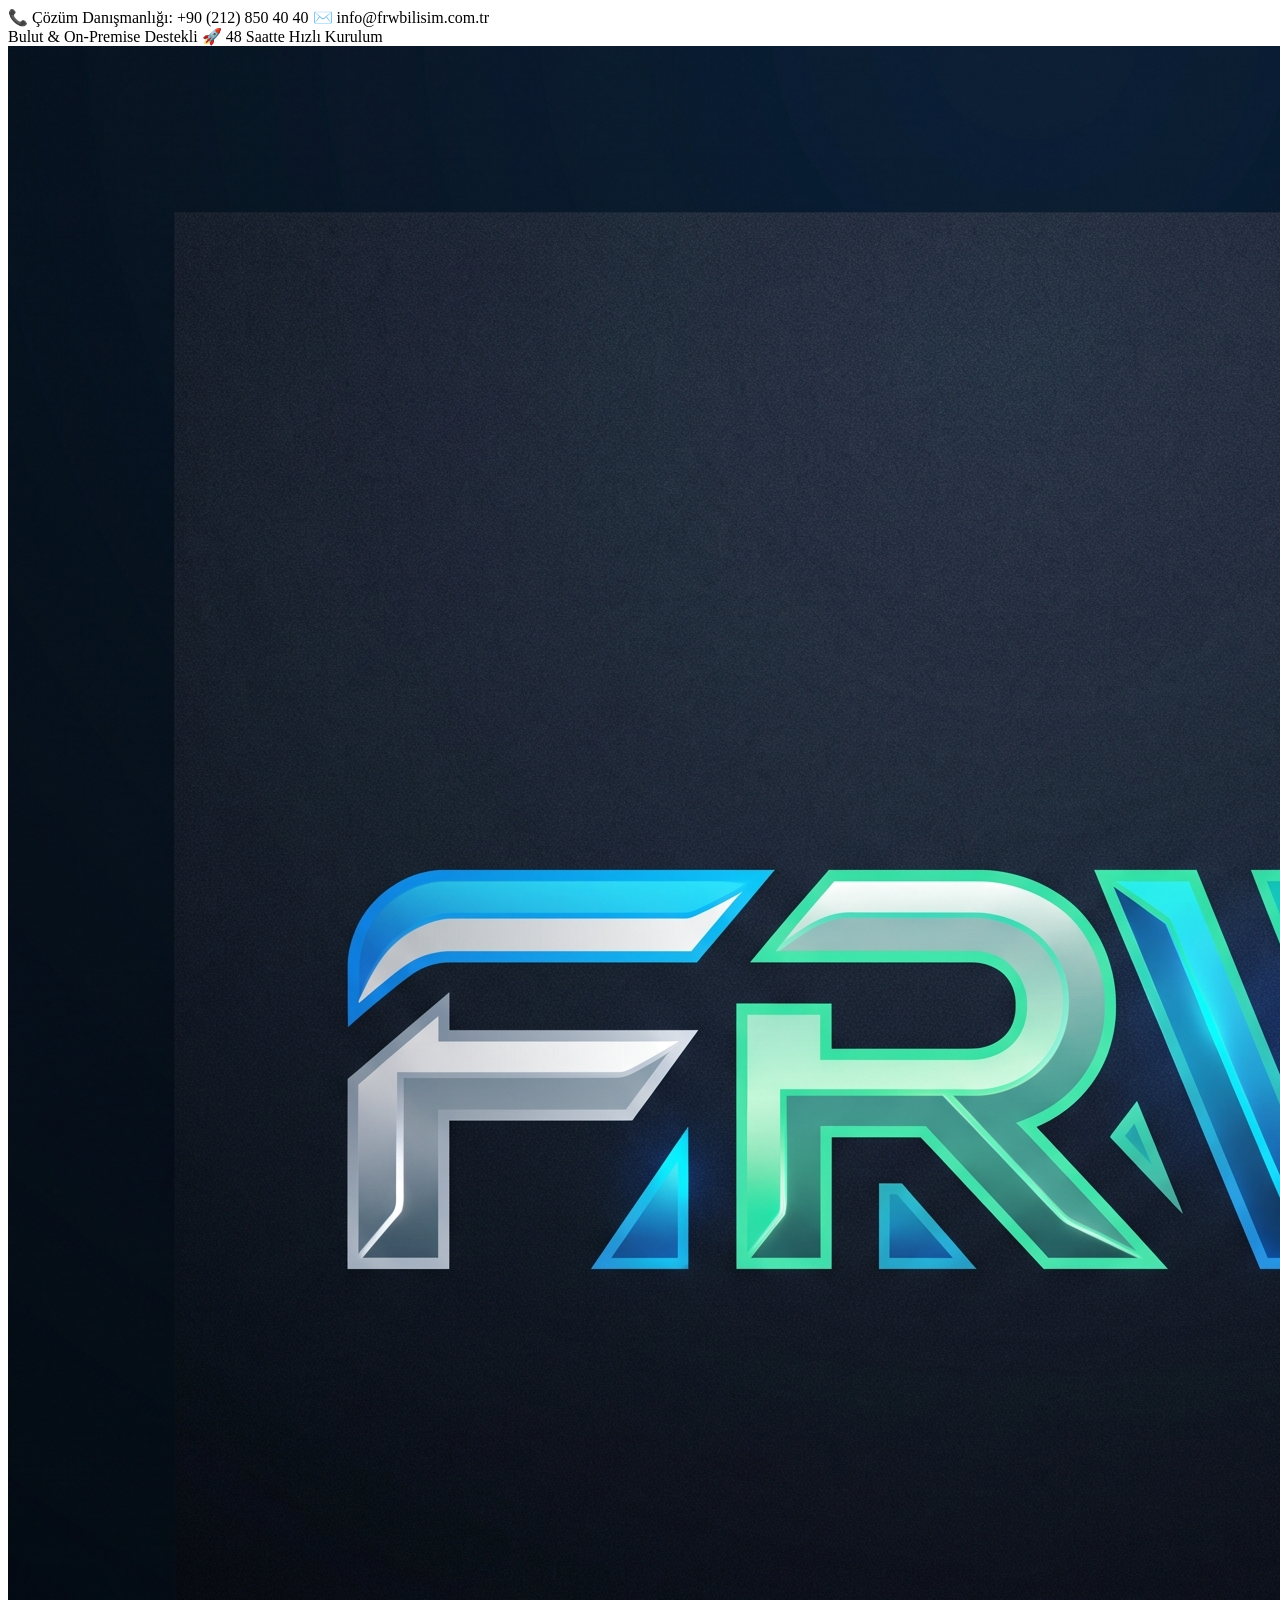
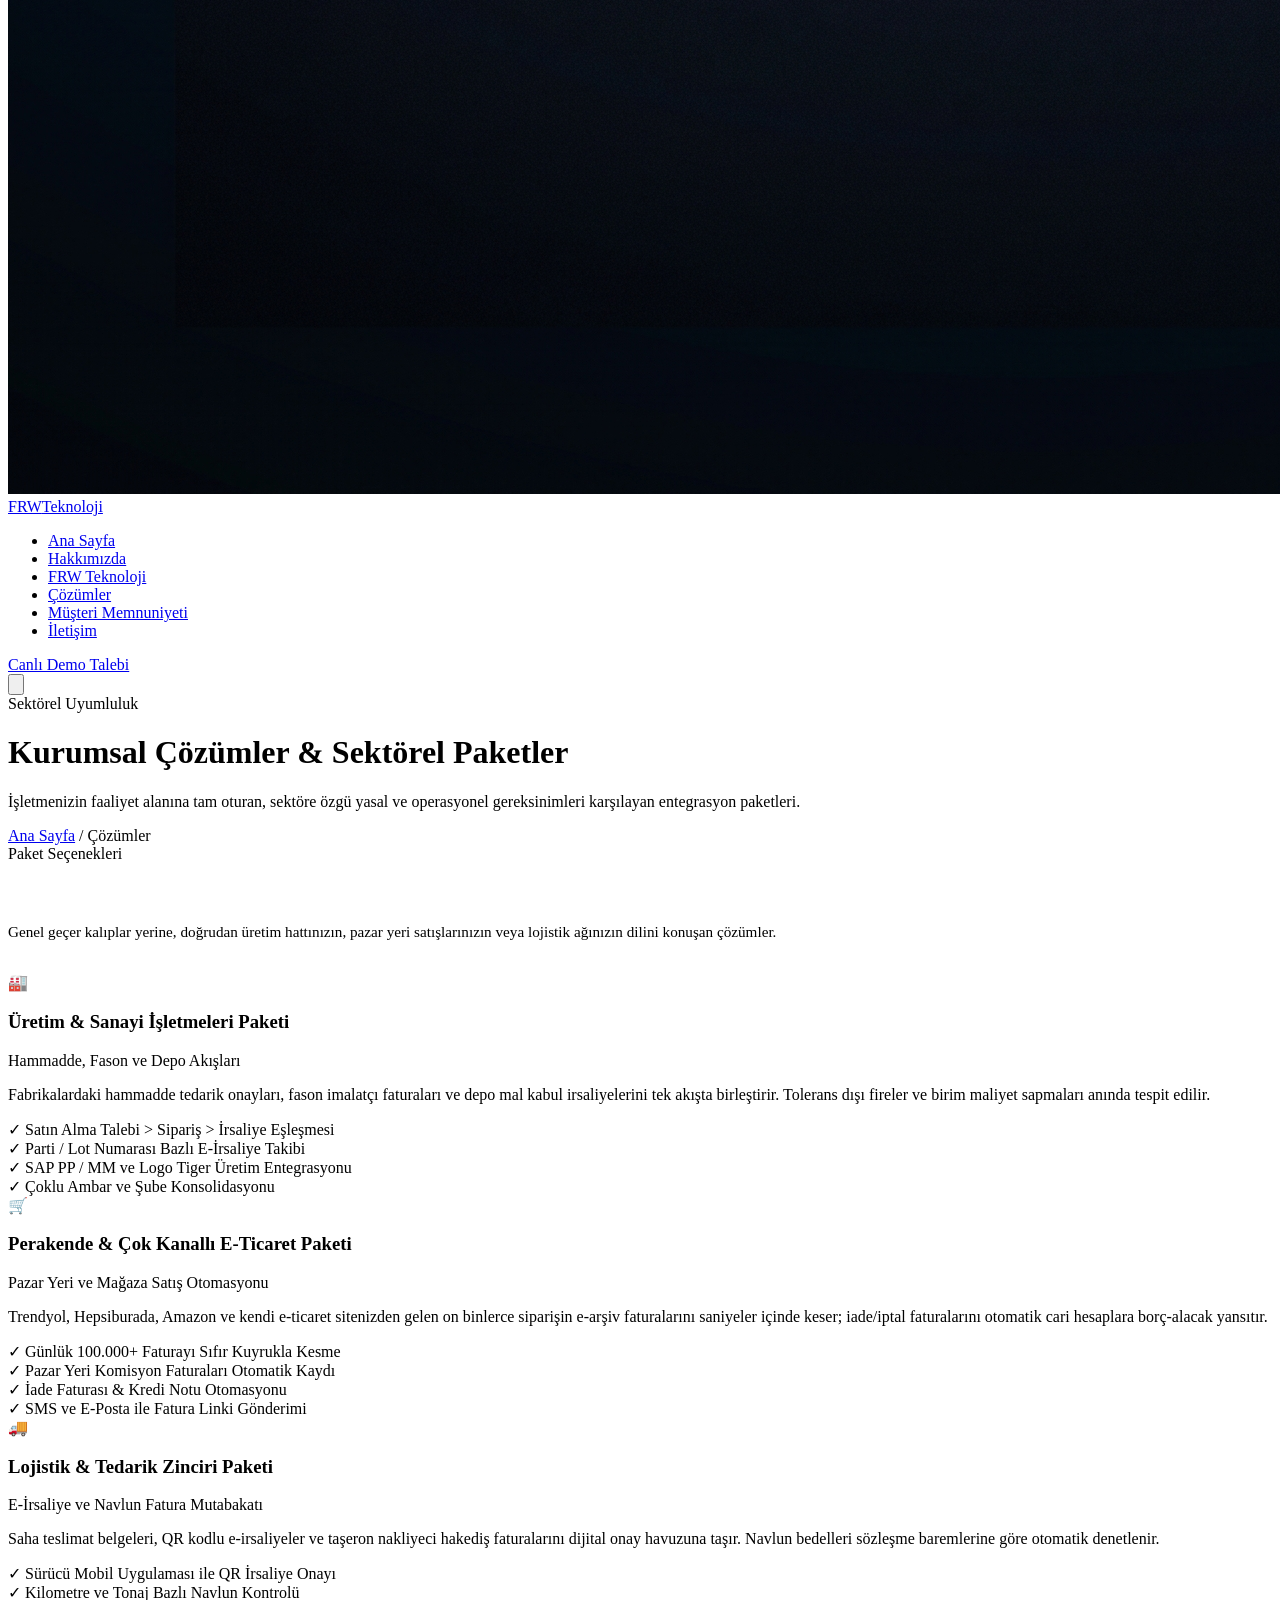
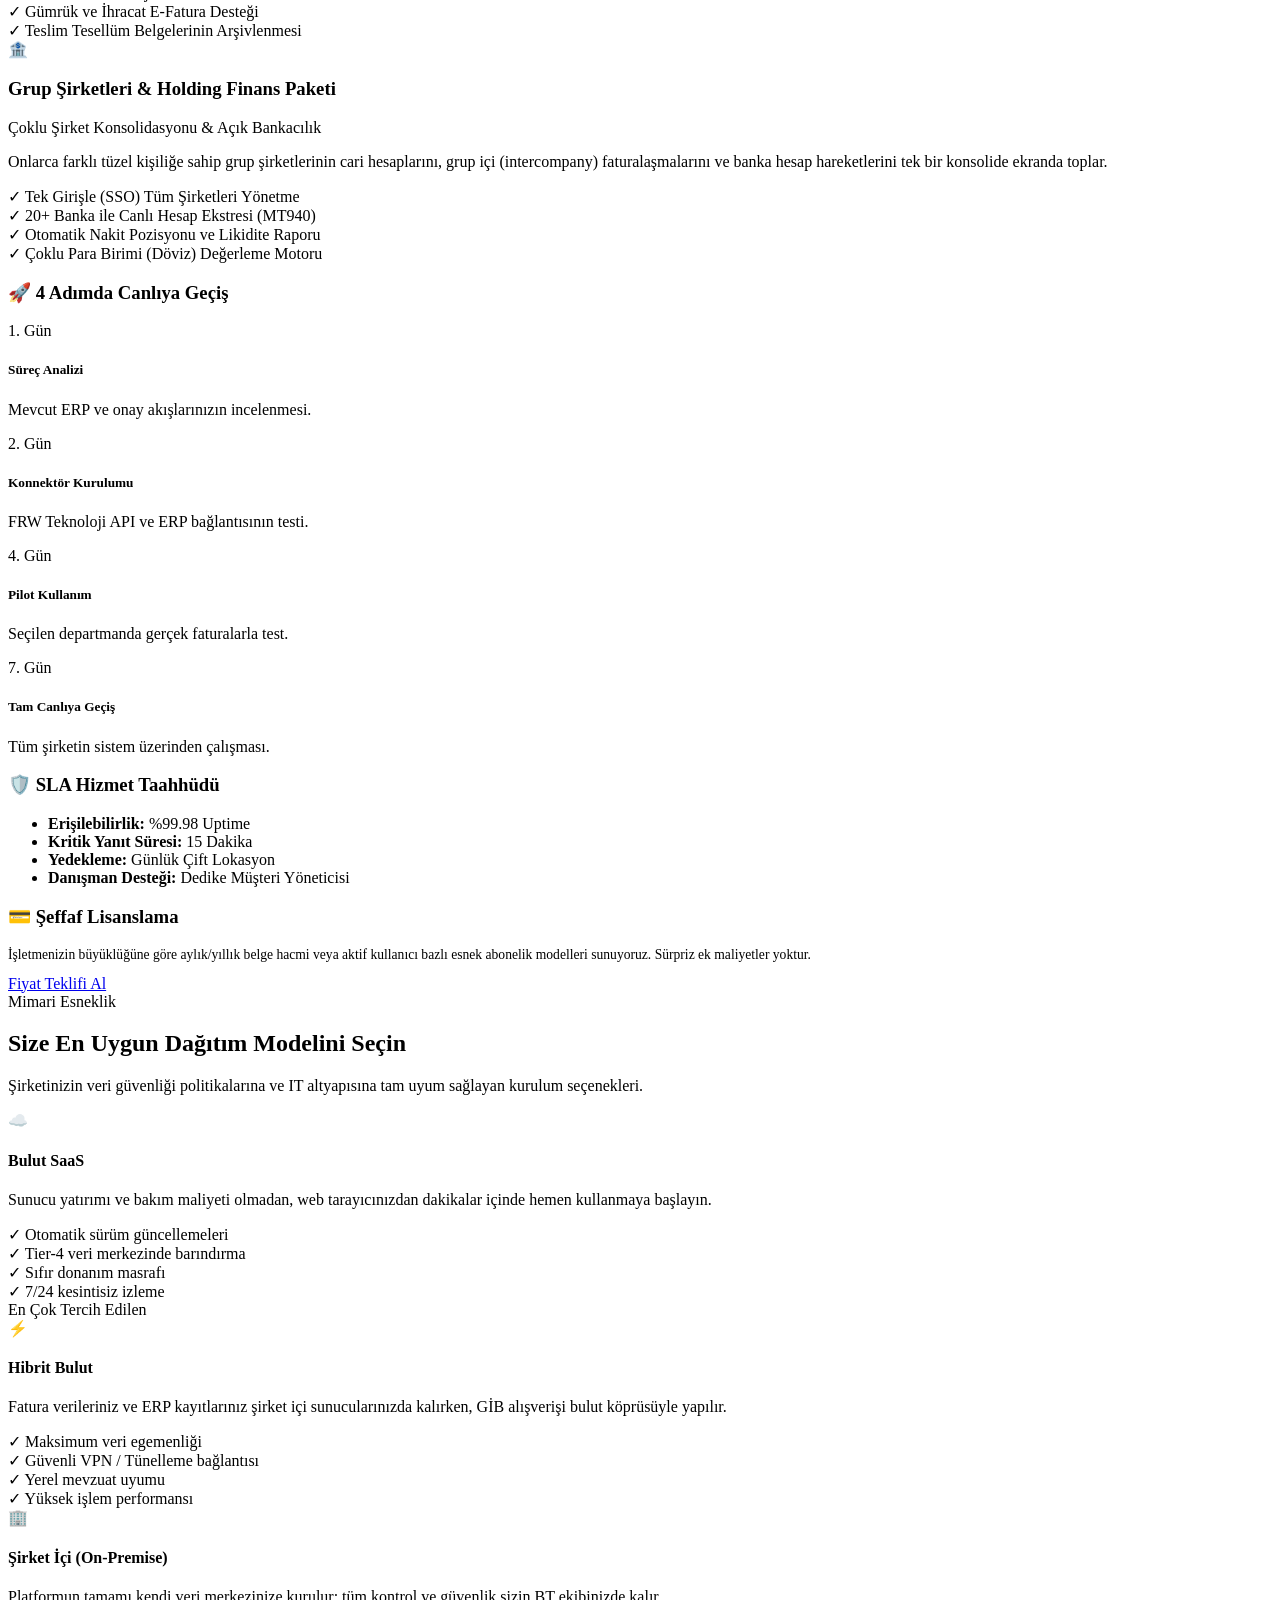
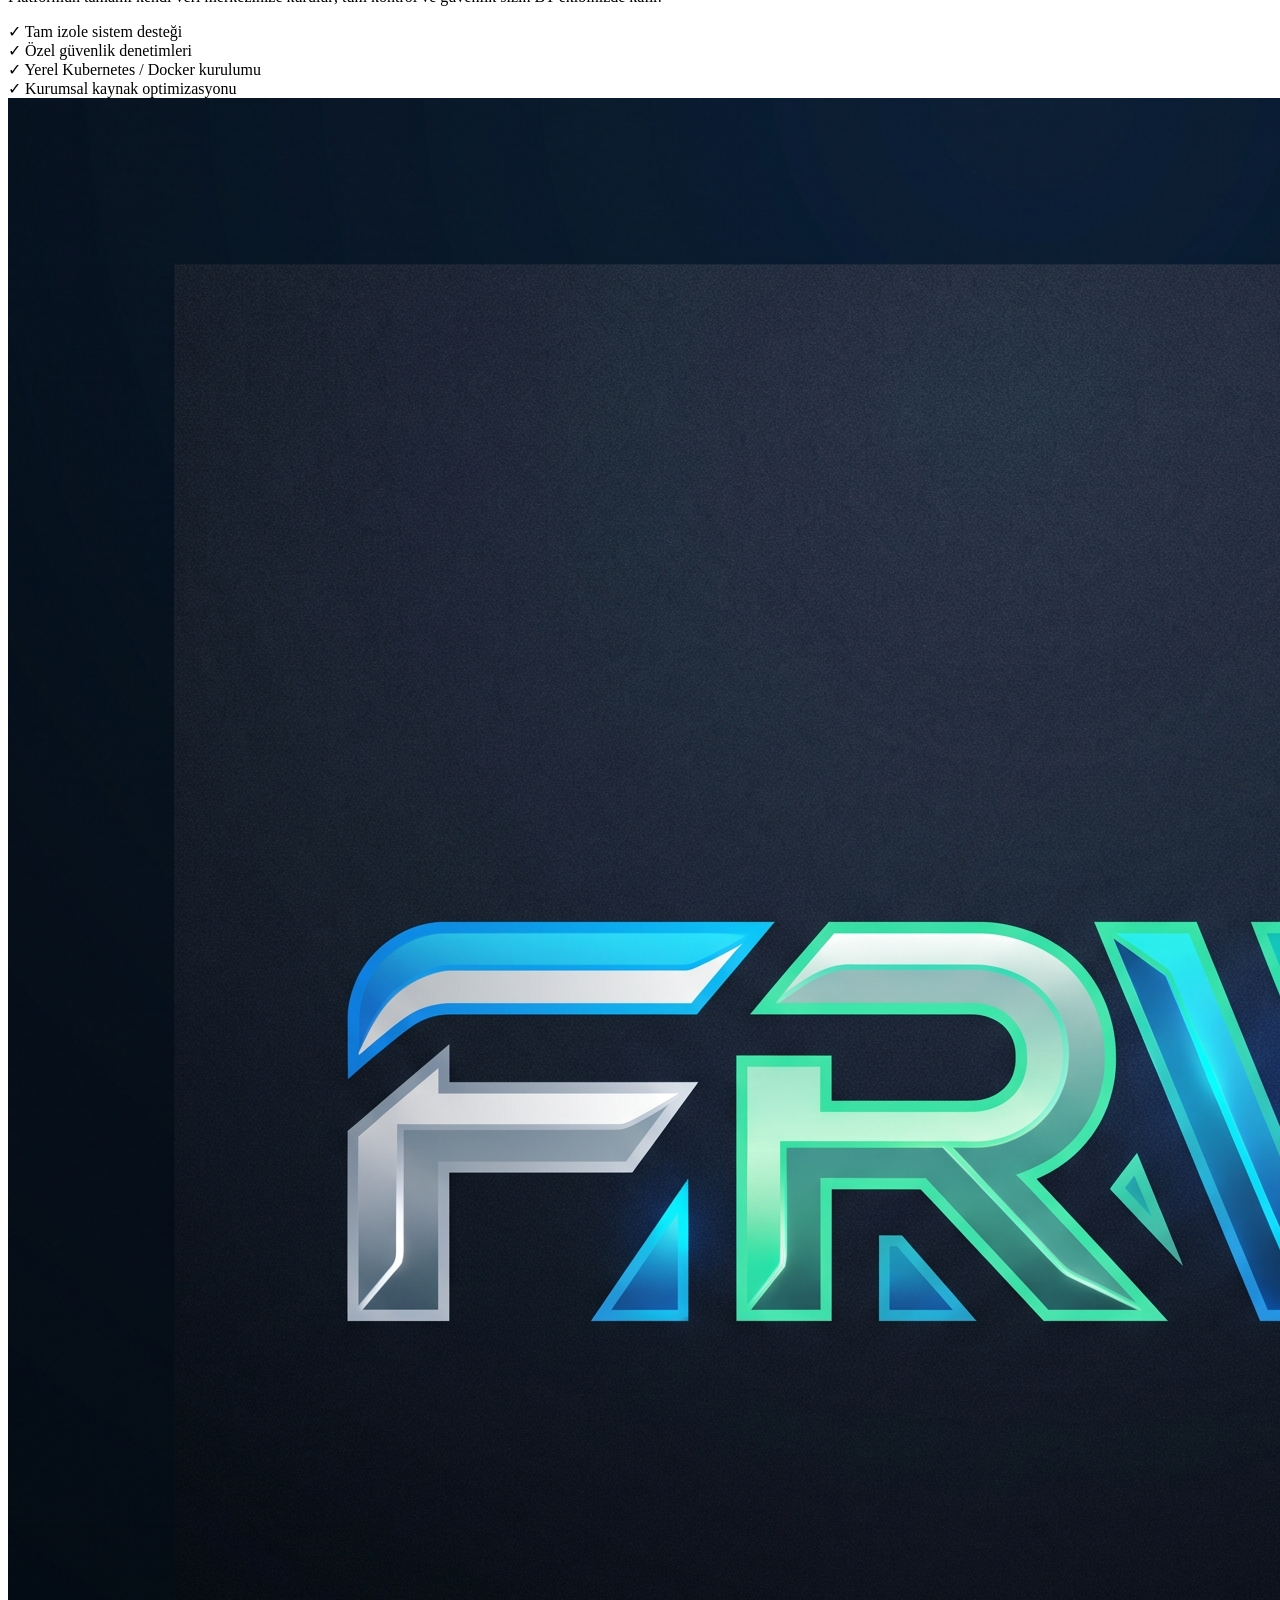
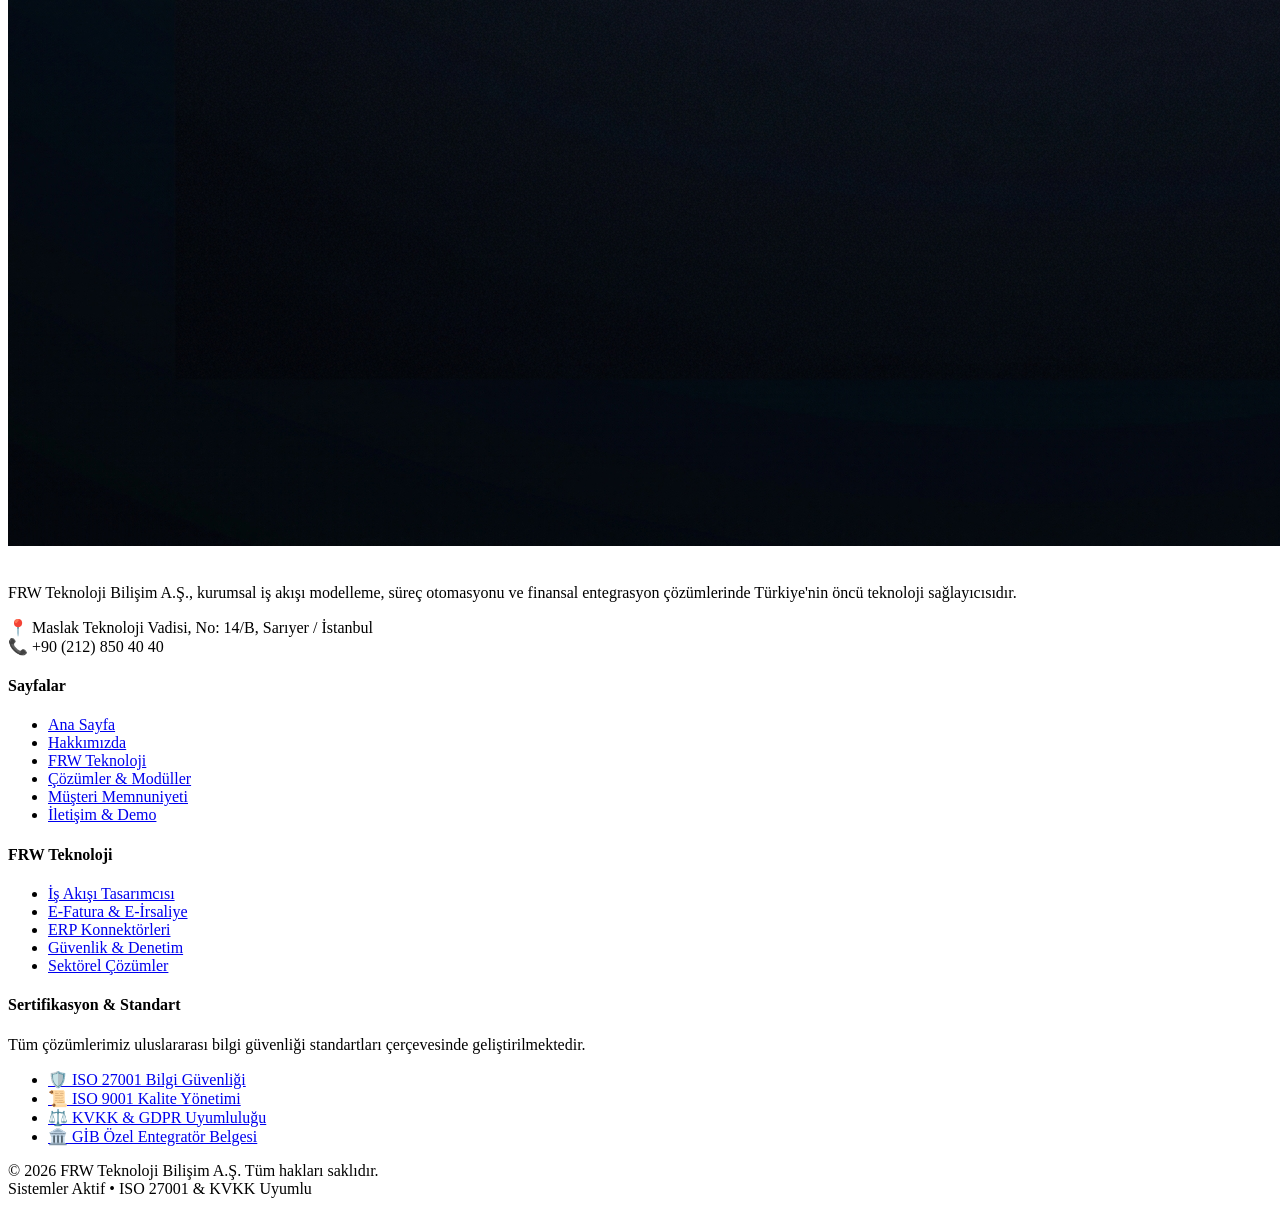
==== cozumler.html @ 18f31af7 "Proje güncellendi" ====
<!DOCTYPE html>
<html lang="tr">
<head>
  <meta charset="UTF-8">
  <meta name="viewport" content="width=device-width, initial-scale=1.0">
  <title>Çözümler &amp; Sektörel Paketler | FRW Teknoloji</title>
  <meta name="description" content="Üretim, perakende, lojistik ve finans sektörlerine özel FRW Teknoloji iş akışı, süreç otomasyonu ve e-fatura entegrasyon çözümleri.">
  

  <link rel="icon" type="image/jpeg" href="assets/icons/frw.logo.jpg">
  

  <link rel="stylesheet" href="css/base.css">
  <link rel="stylesheet" href="css/cozumler.css">
</head>
<body>

    <!--header başlangıcı-->
  <header class="site-header" id="site-header">
    <div class="header-topbar">
      <div class="container">
        <div class="topbar-info">
          <span>📞 Çözüm Danışmanlığı: +90 (212) 850 40 40</span>
          <span>✉️ info@frwbilisim.com.tr</span>
        </div>
        <div class="topbar-info">
          <span class="topbar-tag">Bulut &amp; On-Premise Destekli</span>
          <span>🚀 48 Saatte Hızlı Kurulum</span>
        </div>
      </div>
    </div>

    <div class="header-main">
      <div class="container header-inner">
        <a href="index.html" class="brand-logo" title="FRW Teknoloji Ana Sayfa">
          <img src="assets/icons/frw.logo.jpg" alt="FRW Logo" class="logo-icon">
          <span>FRW<span class="logo-tag">Teknoloji</span></span>
        </a>

        <nav class="main-nav" id="main-nav" aria-label="Ana Gezinti Menüsü">
          <ul class="nav-list">
            <li><a href="index.html" class="nav-link">Ana Sayfa</a></li>
            <li><a href="hakkimizda.html" class="nav-link">Hakkımızda</a></li>
            <li><a href="teknoloji.html" class="nav-link">FRW Teknoloji</a></li>
            <li><a href="cozumler.html" class="nav-link active">Çözümler</a></li>
            <li><a href="musteri-memnuniyeti.html" class="nav-link">Müşteri Memnuniyeti</a></li>
            <li><a href="iletisim.html" class="nav-link">İletişim</a></li>
          </ul>
        </nav>

        <div class="header-actions">
          <a href="iletisim.html" class="btn btn-primary btn-sm">Canlı Demo Talebi</a>
        </div>

        <button class="mobile-toggle" aria-label="Menüyü Aç/Kapat" aria-expanded="false">
          <svg fill="none" stroke="currentColor" stroke-width="2" viewBox="0 0 24 24">
            <path stroke-linecap="round" stroke-linejoin="round" d="M4 6h16M4 12h16M4 18h16"></path>
          </svg>
        </button>
      </div>
    </div>
  </header>


  <div class="page-header-banner">
    <div class="container">
      <span class="badge badge-primary">Sektörel Uyumluluk</span>
      <h1>Kurumsal Çözümler &amp; Sektörel Paketler</h1>
      <p>İşletmenizin faaliyet alanına tam oturan, sektöre özgü yasal ve operasyonel gereksinimleri karşılayan entegrasyon paketleri.</p>
      <nav class="breadcrumb-nav" aria-label="Sayfa Yolu">
        <a href="index.html">Ana Sayfa</a>
        <span>/</span>
        <span>Çözümler</span>
      </nav>
    </div>
  </div>


  <main id="main-content">

    <section class="solutions-section" id="sektorel">
      <div class="container">
        <div class="page-layout-with-aside">
          
          <div class="main-content-column">
            <div style="margin-bottom: 2rem;">
              <span class="badge badge-primary">Paket Seçenekleri</span>
              <h2 style="font-size: 2rem; font-weight: 800; color: #ffffff; margin-top: 0.5rem; margin-bottom: 0.5rem;">
                Sektörünüze Özel Tasarlanmış Süreçler
              </h2>
              <p style="color: var(--text-muted); font-size: 0.95rem;">
                Genel geçer kalıplar yerine, doğrudan üretim hattınızın, pazar yeri satışlarınızın veya lojistik ağınızın dilini konuşan çözümler.
              </p>
            </div>


            <article class="solution-industry-card">
              <div class="industry-card-header">
                <div class="industry-icon">🏭</div>
                <div class="industry-title-box">
                  <h3>Üretim &amp; Sanayi İşletmeleri Paketi</h3>
                  <div class="industry-tag">Hammadde, Fason ve Depo Akışları</div>
                </div>
              </div>
              <p class="industry-desc">
                Fabrikalardaki hammadde tedarik onayları, fason imalatçı faturaları ve depo mal kabul irsaliyelerini tek akışta birleştirir. Tolerans dışı fireler ve birim maliyet sapmaları anında tespit edilir.
              </p>
              <div class="industry-features-grid">
                <div class="ind-feat-item"><span>✓</span> Satın Alma Talebi &gt; Sipariş &gt; İrsaliye Eşleşmesi</div>
                <div class="ind-feat-item"><span>✓</span> Parti / Lot Numarası Bazlı E-İrsaliye Takibi</div>
                <div class="ind-feat-item"><span>✓</span> SAP PP / MM ve Logo Tiger Üretim Entegrasyonu</div>
                <div class="ind-feat-item"><span>✓</span> Çoklu Ambar ve Şube Konsolidasyonu</div>
              </div>
            </article>


            <article class="solution-industry-card">
              <div class="industry-card-header">
                <div class="industry-icon">🛒</div>
                <div class="industry-title-box">
                  <h3>Perakende &amp; Çok Kanallı E-Ticaret Paketi</h3>
                  <div class="industry-tag">Pazar Yeri ve Mağaza Satış Otomasyonu</div>
                </div>
              </div>
              <p class="industry-desc">
                Trendyol, Hepsiburada, Amazon ve kendi e-ticaret sitenizden gelen on binlerce siparişin e-arşiv faturalarını saniyeler içinde keser; iade/iptal faturalarını otomatik cari hesaplara borç-alacak yansıtır.
              </p>
              <div class="industry-features-grid">
                <div class="ind-feat-item"><span>✓</span> Günlük 100.000+ Faturayı Sıfır Kuyrukla Kesme</div>
                <div class="ind-feat-item"><span>✓</span> Pazar Yeri Komisyon Faturaları Otomatik Kaydı</div>
                <div class="ind-feat-item"><span>✓</span> İade Faturası &amp; Kredi Notu Otomasyonu</div>
                <div class="ind-feat-item"><span>✓</span> SMS ve E-Posta ile Fatura Linki Gönderimi</div>
              </div>
            </article>


            <article class="solution-industry-card">
              <div class="industry-card-header">
                <div class="industry-icon">🚚</div>
                <div class="industry-title-box">
                  <h3>Lojistik &amp; Tedarik Zinciri Paketi</h3>
                  <div class="industry-tag">E-İrsaliye ve Navlun Fatura Mutabakatı</div>
                </div>
              </div>
              <p class="industry-desc">
                Saha teslimat belgeleri, QR kodlu e-irsaliyeler ve taşeron nakliyeci hakediş faturalarını dijital onay havuzuna taşır. Navlun bedelleri sözleşme baremlerine göre otomatik denetlenir.
              </p>
              <div class="industry-features-grid">
                <div class="ind-feat-item"><span>✓</span> Sürücü Mobil Uygulaması ile QR İrsaliye Onayı</div>
                <div class="ind-feat-item"><span>✓</span> Kilometre ve Tonaj Bazlı Navlun Kontrolü</div>
                <div class="ind-feat-item"><span>✓</span> Gümrük ve İhracat E-Fatura Desteği</div>
                <div class="ind-feat-item"><span>✓</span> Teslim Tesellüm Belgelerinin Arşivlenmesi</div>
              </div>
            </article>



            <article class="solution-industry-card">
              <div class="industry-card-header">
                <div class="industry-icon">🏦</div>
                <div class="industry-title-box">
                  <h3>Grup Şirketleri &amp; Holding Finans Paketi</h3>
                  <div class="industry-tag">Çoklu Şirket Konsolidasyonu &amp; Açık Bankacılık</div>
                </div>
              </div>
              <p class="industry-desc">
                Onlarca farklı tüzel kişiliğe sahip grup şirketlerinin cari hesaplarını, grup içi (intercompany) faturalaşmalarını ve banka hesap hareketlerini tek bir konsolide ekranda toplar.
              </p>
              <div class="industry-features-grid">
                <div class="ind-feat-item"><span>✓</span> Tek Girişle (SSO) Tüm Şirketleri Yönetme</div>
                <div class="ind-feat-item"><span>✓</span> 20+ Banka ile Canlı Hesap Ekstresi (MT940)</div>
                <div class="ind-feat-item"><span>✓</span> Otomatik Nakit Pozisyonu ve Likidite Raporu</div>
                <div class="ind-feat-item"><span>✓</span> Çoklu Para Birimi (Döviz) Değerleme Motoru</div>
              </div>
            </article>

          </div>


          <aside class="sidebar-aside" id="solutions-aside" aria-label="Geçiş Kılavuzu ve Destek Seviyeleri">
            

            <div class="aside-card">
              <h3>
                <span class="aside-icon">🚀</span>
                4 Adımda Canlıya Geçiş
              </h3>
              <div class="timeline" style="margin-top: 0.5rem;">
                <div class="timeline-item">
                  <span class="timeline-year">1. Gün</span>
                  <h5>Süreç Analizi</h5>
                  <p>Mevcut ERP ve onay akışlarınızın incelenmesi.</p>
                </div>
                <div class="timeline-item">
                  <span class="timeline-year">2. Gün</span>
                  <h5>Konnektör Kurulumu</h5>
                  <p>FRW Teknoloji API ve ERP bağlantısının testi.</p>
                </div>
                <div class="timeline-item">
                  <span class="timeline-year">4. Gün</span>
                  <h5>Pilot Kullanım</h5>
                  <p>Seçilen departmanda gerçek faturalarla test.</p>
                </div>
                <div class="timeline-item">
                  <span class="timeline-year">7. Gün</span>
                  <h5>Tam Canlıya Geçiş</h5>
                  <p>Tüm şirketin sistem üzerinden çalışması.</p>
                </div>
              </div>
            </div>


            <div class="aside-card">
              <h3>
                <span class="aside-icon">🛡️</span>
                SLA Hizmet Taahhüdü
              </h3>
              <ul class="aside-list">
                <li><strong>Erişilebilirlik:</strong> %99.98 Uptime</li>
                <li><strong>Kritik Yanıt Süresi:</strong> 15 Dakika</li>
                <li><strong>Yedekleme:</strong> Günlük Çift Lokasyon</li>
                <li><strong>Danışman Desteği:</strong> Dedike Müşteri Yöneticisi</li>
              </ul>
            </div>


            <div class="aside-card">
              <h3>
                <span class="aside-icon">💳</span>
                Şeffaf Lisanslama
              </h3>
              <p style="font-size: 0.85rem; color: var(--text-muted); margin-bottom: 0.75rem;">
                İşletmenizin büyüklüğüne göre aylık/yıllık belge hacmi veya aktif kullanıcı bazlı esnek abonelik modelleri sunuyoruz. Sürpriz ek maliyetler yoktur.
              </p>
              <a href="iletisim.html" class="btn btn-outline btn-sm" style="width: 100%; text-align: center;">Fiyat Teklifi Al</a>
            </div>

          </aside>

        </div>
      </div>
    </section>


    <section class="deployment-section" id="dagitim">
      <div class="container">
        <div class="section-head">
          <span class="sub-tag">Mimari Esneklik</span>
          <h2>Size En Uygun Dağıtım Modelini Seçin</h2>
          <p>Şirketinizin veri güvenliği politikalarına ve IT altyapısına tam uyum sağlayan kurulum seçenekleri.</p>
        </div>

        <div class="deployment-grid">

          <article class="deploy-card">
            <div class="deploy-icon">☁️</div>
            <h4>Bulut SaaS</h4>
            <p>Sunucu yatırımı ve bakım maliyeti olmadan, web tarayıcınızdan dakikalar içinde hemen kullanmaya başlayın.</p>
            <div class="deploy-list">
              <div>✓ Otomatik sürüm güncellemeleri</div>
              <div>✓ Tier-4 veri merkezinde barındırma</div>
              <div>✓ Sıfır donanım masrafı</div>
              <div>✓ 7/24 kesintisiz izleme</div>
            </div>
          </article>


          <article class="deploy-card featured">
            <div class="deploy-badge">En Çok Tercih Edilen</div>
            <div class="deploy-icon">⚡</div>
            <h4>Hibrit Bulut</h4>
            <p>Fatura verileriniz ve ERP kayıtlarınız şirket içi sunucularınızda kalırken, GİB alışverişi bulut köprüsüyle yapılır.</p>
            <div class="deploy-list">
              <div>✓ Maksimum veri egemenliği</div>
              <div>✓ Güvenli VPN / Tünelleme bağlantısı</div>
              <div>✓ Yerel mevzuat uyumu</div>
              <div>✓ Yüksek işlem performansı</div>
            </div>
          </article>


          <article class="deploy-card">
            <div class="deploy-icon">🏢</div>
            <h4>Şirket İçi (On-Premise)</h4>
            <p>Platformun tamamı kendi veri merkezinize kurulur; tüm kontrol ve güvenlik sizin BT ekibinizde kalır.</p>
            <div class="deploy-list">
              <div>✓ Tam izole sistem desteği</div>
              <div>✓ Özel güvenlik denetimleri</div>
              <div>✓ Yerel Kubernetes / Docker kurulumu</div>
              <div>✓ Kurumsal kaynak optimizasyonu</div>
            </div>
          </article>
        </div>
      </div>
    </section>

  </main>

  
  <footer class="site-footer" id="site-footer">
    <div class="container">
      <div class="footer-grid">
        <div class="footer-col">
          <div class="brand-logo" style="color: #ffffff; margin-bottom: 1rem;">
            <img src="assets/icons/frw.logo.jpg" alt="FRW Logo" class="logo-icon">
            <span>FRW<span class="logo-tag">Teknoloji</span></span>
          </div>
          <p>
            FRW Teknoloji Bilişim A.Ş., kurumsal iş akışı modelleme, süreç otomasyonu ve finansal entegrasyon çözümlerinde Türkiye'nin öncü teknoloji sağlayıcısıdır.
          </p>
          <div class="footer-contact-item">
            <span>📍</span>
            <span>Maslak Teknoloji Vadisi, No: 14/B, Sarıyer / İstanbul</span>
          </div>
          <div class="footer-contact-item">
            <span>📞</span>
            <span>+90 (212) 850 40 40</span>
          </div>
        </div>

        <div class="footer-col">
          <h4>Sayfalar</h4>
          <ul class="footer-links">
            <li><a href="index.html">Ana Sayfa</a></li>
            <li><a href="hakkimizda.html">Hakkımızda</a></li>
            <li><a href="teknoloji.html">FRW Teknoloji</a></li>
            <li><a href="cozumler.html">Çözümler &amp; Modüller</a></li>
            <li><a href="musteri-memnuniyeti.html">Müşteri Memnuniyeti</a></li>
            <li><a href="iletisim.html">İletişim &amp; Demo</a></li>
          </ul>
        </div>

        <div class="footer-col">
          <h4>FRW Teknoloji</h4>
          <ul class="footer-links">
            <li><a href="teknoloji.html#surec-yonetimi">İş Akışı Tasarımcısı</a></li>
            <li><a href="teknoloji.html#finans-entegrasyonu">E-Fatura &amp; E-İrsaliye</a></li>
            <li><a href="teknoloji.html#erp-entegrasyonu">ERP Konnektörleri</a></li>
            <li><a href="teknoloji.html#guvenlik">Güvenlik &amp; Denetim</a></li>
            <li><a href="cozumler.html#sektorel">Sektörel Çözümler</a></li>
          </ul>
        </div>

        <div class="footer-col">
          <h4>Sertifikasyon &amp; Standart</h4>
          <p>Tüm çözümlerimiz uluslararası bilgi güvenliği standartları çerçevesinde geliştirilmektedir.</p>
          <ul class="footer-links">
            <li><a href="#">🛡️ ISO 27001 Bilgi Güvenliği</a></li>
            <li><a href="#">📜 ISO 9001 Kalite Yönetimi</a></li>
            <li><a href="#">⚖️ KVKK &amp; GDPR Uyumluluğu</a></li>
            <li><a href="#">🏛️ GİB Özel Entegratör Belgesi</a></li>
          </ul>
        </div>
      </div>
    </div>

    <div class="footer-bottom">
      <div class="container">
        <div>
          &copy; 2026 FRW Teknoloji Bilişim A.Ş. Tüm hakları saklıdır.
        </div>
        <div class="footer-system-status">
          <span class="status-pulse"></span> Sistemler Aktif • ISO 27001 &amp; KVKK Uyumlu
        </div>
      </div>
    </div>
  </footer>

  <script src="js/main.js"></script>
</body>
</html>
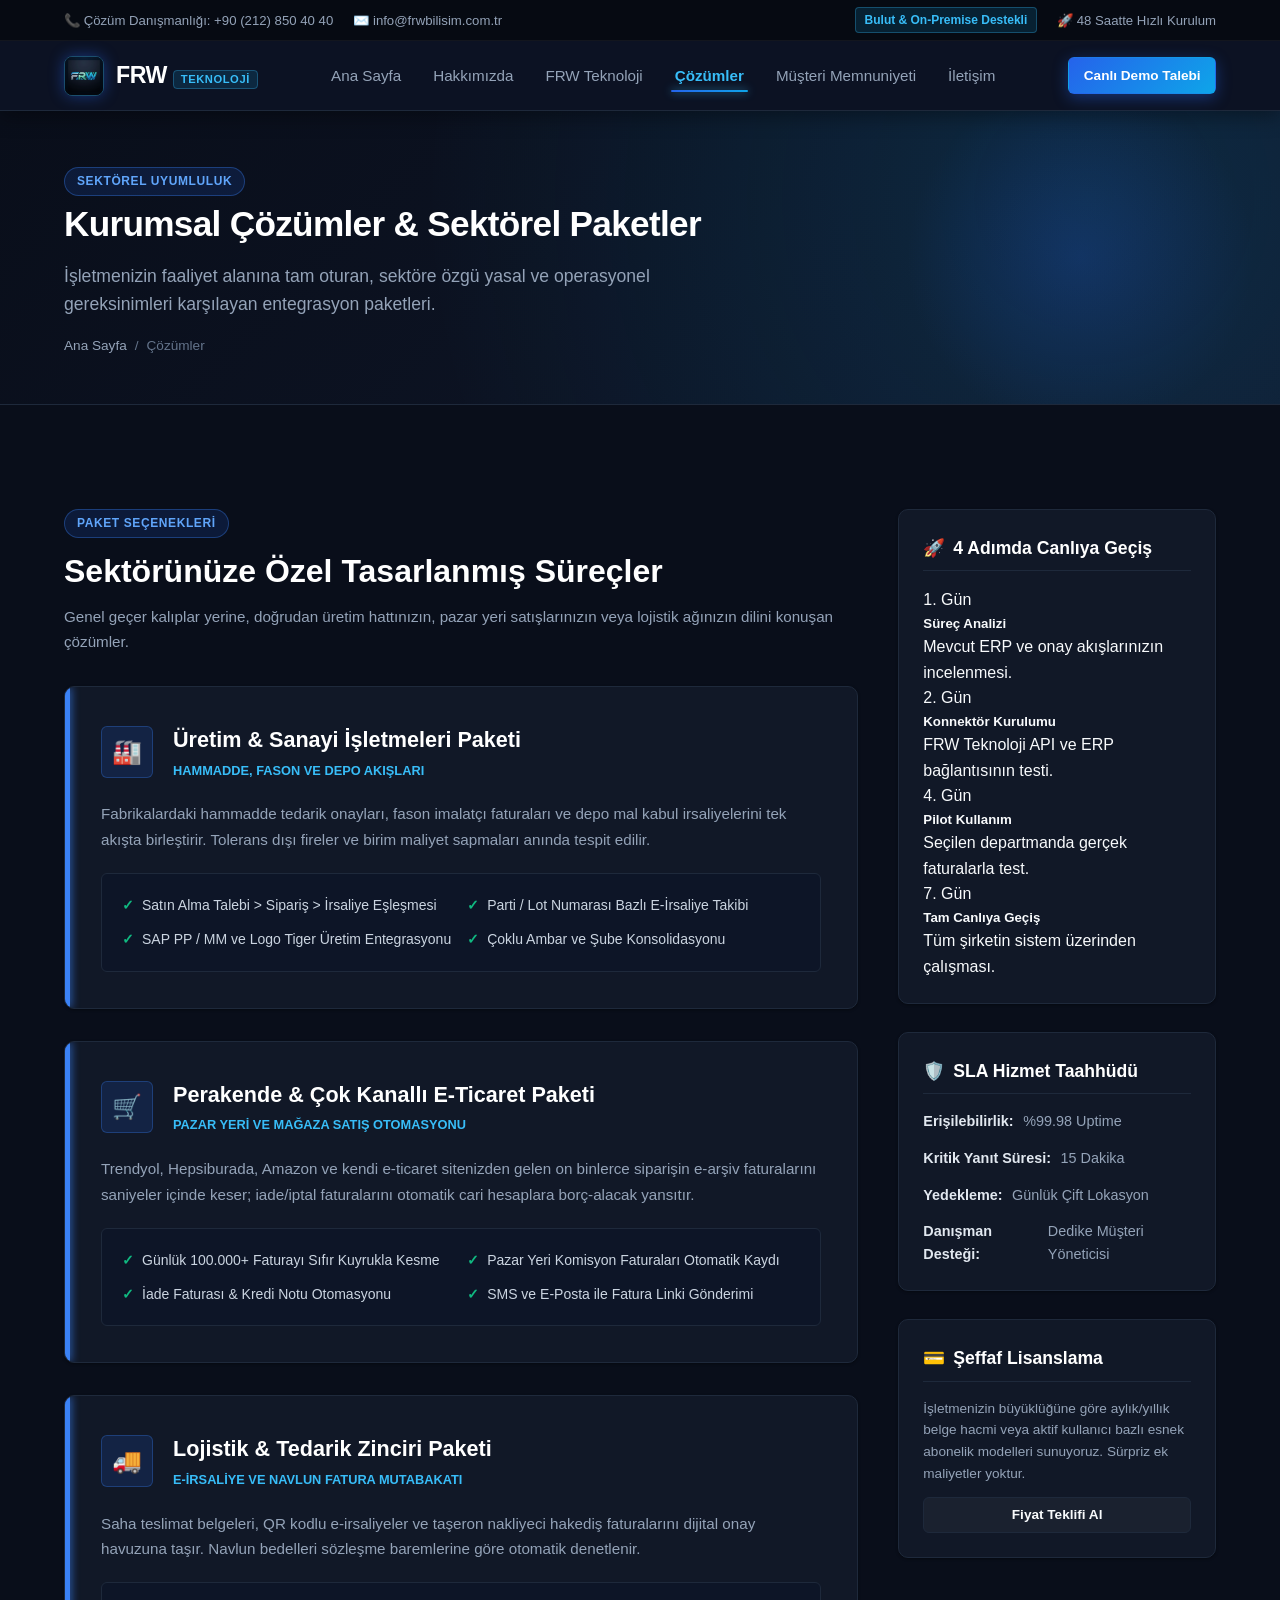
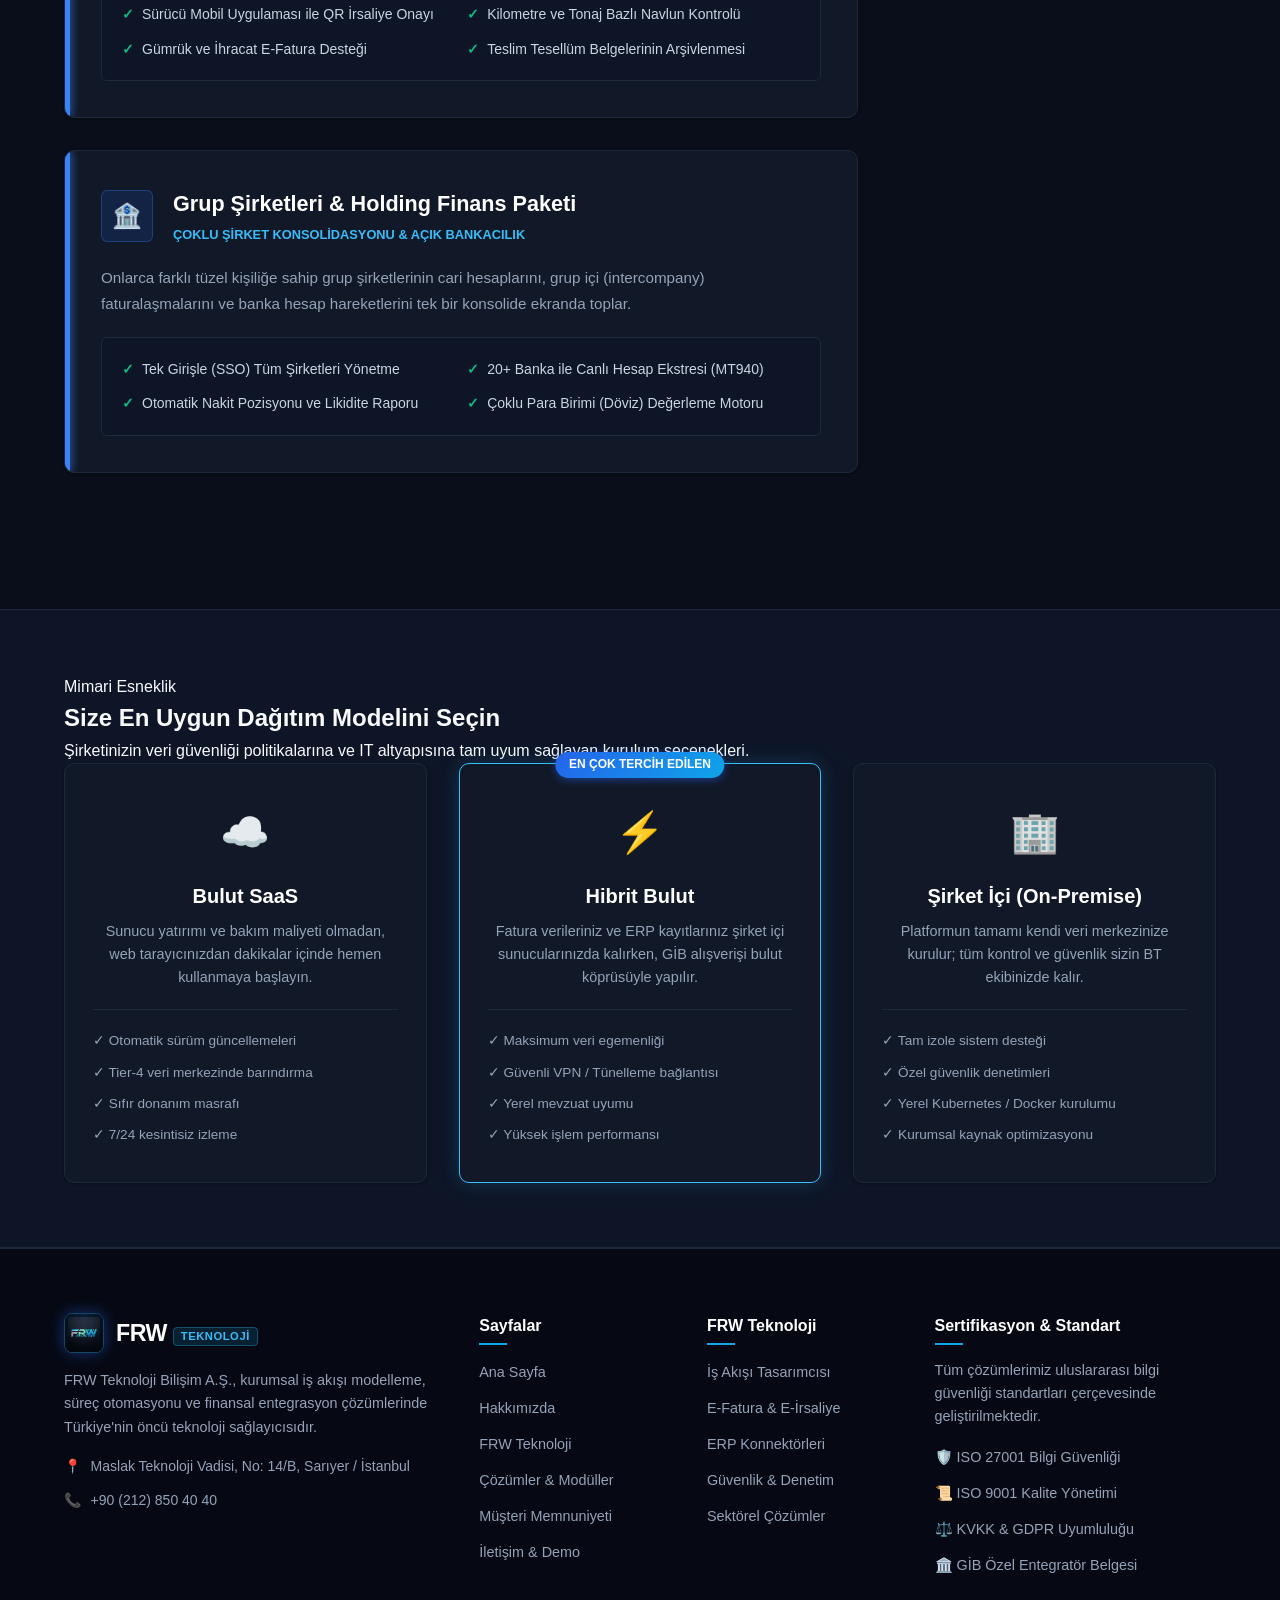
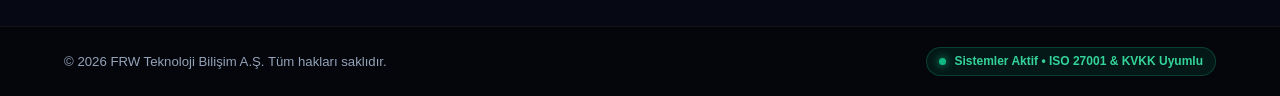
==== commit c072340c: "Proje güncellendi" ====
--- a/cozumler.html
+++ b/cozumler.html
@@ -6,16 +6,18 @@
   <title>Çözümler &amp; Sektörel Paketler | FRW Teknoloji</title>
   <meta name="description" content="Üretim, perakende, lojistik ve finans sektörlerine özel FRW Teknoloji iş akışı, süreç otomasyonu ve e-fatura entegrasyon çözümleri.">
   
-
+  <!-- Sekme Logosu (Favicon) -->
   <link rel="icon" type="image/jpeg" href="assets/icons/frw.logo.jpg">
   
-
+  <!-- Ortak ve Sayfaya Özel CSS Dosyaları (Dark Tema) -->
   <link rel="stylesheet" href="css/base.css">
   <link rel="stylesheet" href="css/cozumler.css">
 </head>
 <body>
 
-    <!--header başlangıcı-->
+  <!-- ======================================================================
+       HEADER BÖLÜMÜ (<header>)
+       ====================================================================== -->
   <header class="site-header" id="site-header">
     <div class="header-topbar">
       <div class="container">
@@ -37,6 +39,7 @@
           <span>FRW<span class="logo-tag">Teknoloji</span></span>
         </a>
 
+        <!-- Semantik Navigasyon (<nav>) -->
         <nav class="main-nav" id="main-nav" aria-label="Ana Gezinti Menüsü">
           <ul class="nav-list">
             <li><a href="index.html" class="nav-link">Ana Sayfa</a></li>
@@ -61,7 +64,9 @@
     </div>
   </header>
 
-
+  <!-- ======================================================================
+       SAYFA BAŞLIĞI / BANNER
+       ====================================================================== -->
   <div class="page-header-banner">
     <div class="container">
       <span class="badge badge-primary">Sektörel Uyumluluk</span>
@@ -75,13 +80,17 @@
     </div>
   </div>
 
-
+  <!-- ======================================================================
+       ANA İÇERİK ALANI (<main>)
+       ====================================================================== -->
   <main id="main-content">
 
+    <!-- 1. SEKTÖREL ÇÖZÜMLER VE YAN PANEL (<section> + <aside>) -->
     <section class="solutions-section" id="sektorel">
       <div class="container">
         <div class="page-layout-with-aside">
           
+          <!-- Sol Sütun: Sektörel Paketler -->
           <div class="main-content-column">
             <div style="margin-bottom: 2rem;">
               <span class="badge badge-primary">Paket Seçenekleri</span>
@@ -93,7 +102,7 @@
               </p>
             </div>
 
-
+            <!-- Çözüm 1: Üretim & Sanayi -->
             <article class="solution-industry-card">
               <div class="industry-card-header">
                 <div class="industry-icon">🏭</div>
@@ -113,7 +122,7 @@
               </div>
             </article>
 
-
+            <!-- Çözüm 2: Perakende & E-Ticaret -->
             <article class="solution-industry-card">
               <div class="industry-card-header">
                 <div class="industry-icon">🛒</div>
@@ -133,7 +142,7 @@
               </div>
             </article>
 
-
+            <!-- Çözüm 3: Lojistik & Taşımacılık -->
             <article class="solution-industry-card">
               <div class="industry-card-header">
                 <div class="industry-icon">🚚</div>
@@ -153,8 +162,7 @@
               </div>
             </article>
 
-
-
+            <!-- Çözüm 4: Finans & Holding Yapıları -->
             <article class="solution-industry-card">
               <div class="industry-card-header">
                 <div class="industry-icon">🏦</div>
@@ -176,10 +184,10 @@
 
           </div>
 
-
+          <!-- Sağ Taraf: Yan Bilgi Paneli (<aside>) -->
           <aside class="sidebar-aside" id="solutions-aside" aria-label="Geçiş Kılavuzu ve Destek Seviyeleri">
             
-
+            <!-- Yan Panel Kartı 1: Canlıya Geçiş -->
             <div class="aside-card">
               <h3>
                 <span class="aside-icon">🚀</span>
@@ -209,7 +217,7 @@
               </div>
             </div>
 
-
+            <!-- Yan Panel Kartı 2: SLA Taahhütleri -->
             <div class="aside-card">
               <h3>
                 <span class="aside-icon">🛡️</span>
@@ -223,7 +231,7 @@
               </ul>
             </div>
 
-
+            <!-- Yan Panel Kartı 3: Fiyatlandırma Bilgisi -->
             <div class="aside-card">
               <h3>
                 <span class="aside-icon">💳</span>
@@ -241,7 +249,7 @@
       </div>
     </section>
 
-
+    <!-- 2. DAĞITIM MODELLERİ (DEPLOYMENT) BÖLÜMÜ (<section>) -->
     <section class="deployment-section" id="dagitim">
       <div class="container">
         <div class="section-head">
@@ -251,7 +259,7 @@
         </div>
 
         <div class="deployment-grid">
-
+          <!-- Model 1: Bulut SaaS -->
           <article class="deploy-card">
             <div class="deploy-icon">☁️</div>
             <h4>Bulut SaaS</h4>
@@ -264,7 +272,7 @@
             </div>
           </article>
 
-
+          <!-- Model 2: Hibrit (Öne Çıkan) -->
           <article class="deploy-card featured">
             <div class="deploy-badge">En Çok Tercih Edilen</div>
             <div class="deploy-icon">⚡</div>
@@ -278,7 +286,7 @@
             </div>
           </article>
 
-
+          <!-- Model 3: On-Premise -->
           <article class="deploy-card">
             <div class="deploy-icon">🏢</div>
             <h4>Şirket İçi (On-Premise)</h4>
@@ -296,7 +304,9 @@
 
   </main>
 
-  
+  <!-- ======================================================================
+       FOOTER BÖLÜMÜ (<footer>)
+       ====================================================================== -->
   <footer class="site-footer" id="site-footer">
     <div class="container">
       <div class="footer-grid">
--- a/css/base.css
+++ b/css/base.css
@@ -0,0 +1,716 @@
+/* ==========================================================================
+   FRW TEKNOLOJİ BİLİŞİM & ENTEGRASYON SİSTEMLERİ - TEMEL STİL DOSYASI (base.css)
+   Semantik Yapı: <header>, <nav>, <section>, <aside>, <footer>
+   Tema: Modern & Kurumsal Dark Tema
+   ========================================================================== */
+
+:root {
+  /* Renk Paleti - Kurumsal Dark & Modern Siber Teknoloji */
+  --primary: #f8fafc;        /* Açık beyaz ana metin */
+  --primary-light: #94a3b8;  /* Yumuşak gri metin */
+  --brand-blue: #3b82f6;     /* Canlı Tech Mavi */
+  --brand-blue-hover: #60a5fa;
+  --accent-cyan: #0ea5e9;    /* Vurgu Cyan */
+  --accent-gradient: linear-gradient(135deg, #2563eb 0%, #0ea5e9 100%);
+  --success: #10b981;        /* Başarı Yeşili */
+  --warning: #f59e0b;        /* Uyarı Turuncusu */
+  --danger: #ef4444;         /* Hata Kırmızısı */
+
+  /* Dark Tema Zeminleri */
+  --bg-main: #090e1a;        /* Derin Gece Mavisi / Siyah Ana Zemin */
+  --bg-card: #111827;        /* Kart & Panel Arka Planı (Slate 900) */
+  --bg-card-hover: #162035;  /* Kart Üzerine Gelince */
+  --bg-alt: #0d1527;         /* Alternatif Bölüm Zemini */
+  --bg-surface: #1e293b;     /* Yüzey / Input Zemini */
+  
+  /* Metin Renkleri */
+  --text-main: #f8fafc;      /* Beyaz ana metin */
+  --text-muted: #94a3b8;     /* Açık gri ikincil metin */
+  --text-light: #64748b;     /* Pasif / tarih metinleri */
+  --border-color: #1e293b;   /* Zarif koyu çerçeve rengi */
+  --border-glow: rgba(59, 130, 246, 0.3); /* Mavi çerçeve parıltısı */
+
+  /* Tipografi & Boşluk */
+  --font-family: -apple-system, BlinkMacSystemFont, "Segoe UI", Roboto, "Helvetica Neue", Arial, sans-serif;
+  --radius-sm: 6px;
+  --radius-md: 10px;
+  --radius-lg: 16px;
+  --shadow-sm: 0 1px 3px 0 rgba(0, 0, 0, 0.4);
+  --shadow-md: 0 4px 12px -2px rgba(0, 0, 0, 0.5), 0 2px 6px -1px rgba(0, 0, 0, 0.3);
+  --shadow-lg: 0 10px 25px -4px rgba(0, 0, 0, 0.6), 0 4px 10px -2px rgba(0, 0, 0, 0.4);
+  --transition: all 0.25s ease-in-out;
+  --max-width: 1200px;
+}
+
+/* --------------------------------------------------------------------------
+   CSS Reset & Temel Elemanlar (Dark Mode)
+   -------------------------------------------------------------------------- */
+*, *::before, *::after {
+  box-sizing: border-box;
+  margin: 0;
+  padding: 0;
+}
+
+html {
+  scroll-behavior: smooth;
+  font-size: 16px;
+  color-scheme: dark;
+}
+
+body {
+  font-family: var(--font-family);
+  background-color: var(--bg-main);
+  color: var(--text-main);
+  line-height: 1.6;
+  min-height: 100vh;
+  display: flex;
+  flex-direction: column;
+  -webkit-font-smoothing: antialiased;
+}
+
+a {
+  color: var(--brand-blue);
+  text-decoration: none;
+  transition: var(--transition);
+}
+
+a:hover {
+  color: var(--brand-blue-hover);
+}
+
+ul, ol {
+  list-style: none;
+}
+
+img, svg {
+  max-width: 100%;
+  display: block;
+}
+
+button, input, select, textarea {
+  font-family: inherit;
+  font-size: inherit;
+  color: var(--text-main);
+}
+
+/* --------------------------------------------------------------------------
+   Konteyner ve Genel Yerleşimler
+   -------------------------------------------------------------------------- */
+.container {
+  width: 100%;
+  max-width: var(--max-width);
+  margin-left: auto;
+  margin-right: auto;
+  padding-left: 1.5rem;
+  padding-right: 1.5rem;
+}
+
+/* --------------------------------------------------------------------------
+   SAYFALAR ARASI TATLI GEÇİŞ & İLERLEME ÇUBUĞU (Page Transitions)
+   -------------------------------------------------------------------------- */
+.page-progress-bar {
+  position: fixed;
+  top: 0;
+  left: 0;
+  height: 3px;
+  width: 0%;
+  background: linear-gradient(90deg, #2563eb 0%, #38bdf8 50%, #10b981 100%);
+  box-shadow: 0 0 12px rgba(56, 189, 248, 0.9), 0 0 5px rgba(37, 99, 235, 0.6);
+  z-index: 999999;
+  pointer-events: none;
+  transition: width 0.25s ease-out, opacity 0.3s ease-in;
+}
+
+main {
+  flex: 1 0 auto;
+  animation: pageEnter 0.4s cubic-bezier(0.16, 1, 0.3, 1) forwards;
+  will-change: opacity, transform;
+}
+
+@keyframes pageEnter {
+  0% {
+    opacity: 0;
+    transform: translateY(14px);
+  }
+  100% {
+    opacity: 1;
+    transform: translateY(0);
+  }
+}
+
+/* Sayfadan ayrılırken tatlı akış */
+body.page-leaving main {
+  opacity: 0;
+  transform: translateY(-8px);
+  transition: opacity 0.22s cubic-bezier(0.4, 0, 1, 1), transform 0.22s cubic-bezier(0.4, 0, 1, 1);
+}
+
+/* Sayfa Şablonu: Section + Aside 2 Sütunlu Grid */
+.page-layout-with-aside {
+  display: grid;
+  grid-template-columns: 1fr;
+  gap: 2.5rem;
+  padding: 3rem 0;
+}
+
+@media (min-width: 992px) {
+  .page-layout-with-aside {
+    grid-template-columns: 2.5fr 1fr;
+    align-items: start;
+  }
+}
+
+/* --------------------------------------------------------------------------
+   HEADER & NAVİGASYON (<header>, <nav>)
+   -------------------------------------------------------------------------- */
+.site-header {
+  background-color: rgba(13, 19, 36, 0.95);
+  backdrop-filter: blur(10px);
+  border-bottom: 1px solid var(--border-color);
+  position: sticky;
+  top: 0;
+  z-index: 1000;
+  box-shadow: 0 4px 20px rgba(0, 0, 0, 0.4);
+}
+
+/* Üst Bildirim / Bilgi Çubuğu */
+.header-topbar {
+  background-color: #060a12;
+  color: #94a3b8;
+  font-size: 0.825rem;
+  padding: 0.45rem 0;
+  border-bottom: 1px solid rgba(255, 255, 255, 0.05);
+}
+
+.header-topbar .container {
+  display: flex;
+  justify-content: space-between;
+  align-items: center;
+  flex-wrap: wrap;
+  gap: 0.5rem;
+}
+
+.topbar-info {
+  display: flex;
+  align-items: center;
+  gap: 1.25rem;
+}
+
+.topbar-info span {
+  display: inline-flex;
+  align-items: center;
+  gap: 0.4rem;
+}
+
+.topbar-tag {
+  background: rgba(14, 165, 233, 0.15);
+  color: #38bdf8;
+  border: 1px solid rgba(56, 189, 248, 0.3);
+  padding: 0.15rem 0.55rem;
+  border-radius: 4px;
+  font-size: 0.75rem;
+  font-weight: 600;
+}
+
+/* Ana Başlık ve Nav */
+.header-main {
+  padding: 0.9rem 0;
+}
+
+.header-inner {
+  display: flex;
+  align-items: center;
+  justify-content: space-between;
+}
+
+/* Logo */
+.brand-logo {
+  display: flex;
+  align-items: center;
+  gap: 0.75rem;
+  color: #ffffff;
+  font-weight: 800;
+  font-size: 1.45rem;
+  letter-spacing: -0.02em;
+}
+
+.brand-logo .logo-icon {
+  width: 40px;
+  height: 40px;
+  border-radius: 8px;
+  object-fit: cover;
+  display: block;
+  box-shadow: 0 0 15px rgba(37, 99, 235, 0.45);
+  border: 1px solid rgba(56, 189, 248, 0.35);
+  transition: var(--transition);
+}
+
+.brand-logo:hover .logo-icon {
+  box-shadow: 0 0 22px rgba(56, 189, 248, 0.75);
+  border-color: #38bdf8;
+  transform: scale(1.05);
+}
+
+.brand-logo .logo-tag {
+  font-size: 0.7rem;
+  font-weight: 600;
+  color: #38bdf8;
+  background: rgba(14, 165, 233, 0.15);
+  border: 1px solid rgba(56, 189, 248, 0.3);
+  padding: 0.15rem 0.45rem;
+  border-radius: 4px;
+  margin-left: 0.35rem;
+  letter-spacing: 0.05em;
+  text-transform: uppercase;
+}
+
+/* Navigasyon Listesi */
+.main-nav {
+  display: flex;
+  align-items: center;
+}
+
+.nav-list {
+  display: flex;
+  align-items: center;
+  gap: 1.5rem;
+}
+
+.nav-link {
+  color: #94a3b8;
+  font-weight: 500;
+  font-size: 0.95rem;
+  padding: 0.5rem 0.25rem;
+  position: relative;
+  transition: var(--transition);
+}
+
+.nav-link:hover {
+  color: #ffffff;
+}
+
+.nav-link.active {
+  color: #38bdf8;
+  font-weight: 600;
+}
+
+.nav-link.active::after {
+  content: "";
+  position: absolute;
+  bottom: 0;
+  left: 0;
+  width: 100%;
+  height: 2px;
+  background: var(--accent-gradient);
+  border-radius: 2px;
+  box-shadow: 0 0 8px rgba(56, 189, 248, 0.8);
+}
+
+/* Mobil Menü Butonu (Hamburger) */
+.mobile-toggle {
+  display: none;
+  background: rgba(255, 255, 255, 0.05);
+  border: 1px solid var(--border-color);
+  padding: 0.5rem 0.65rem;
+  border-radius: var(--radius-sm);
+  cursor: pointer;
+  color: #ffffff;
+}
+
+.mobile-toggle svg {
+  width: 24px;
+  height: 24px;
+}
+
+/* --------------------------------------------------------------------------
+   BUTONLAR VE ETİKETLER
+   -------------------------------------------------------------------------- */
+.btn {
+  display: inline-flex;
+  align-items: center;
+  justify-content: center;
+  gap: 0.5rem;
+  padding: 0.65rem 1.35rem;
+  font-size: 0.95rem;
+  font-weight: 600;
+  border-radius: var(--radius-sm);
+  border: 1px solid transparent;
+  cursor: pointer;
+  transition: var(--transition);
+  text-align: center;
+}
+
+.btn-primary {
+  background: var(--accent-gradient);
+  color: #ffffff;
+  box-shadow: 0 4px 15px rgba(37, 99, 235, 0.4);
+}
+
+.btn-primary:hover {
+  background: linear-gradient(135deg, #1d4ed8 0%, #0284c7 100%);
+  color: #ffffff;
+  box-shadow: 0 6px 20px rgba(37, 99, 235, 0.6);
+  transform: translateY(-1px);
+}
+
+.btn-outline {
+  background: rgba(255, 255, 255, 0.04);
+  color: #f8fafc;
+  border-color: var(--border-color);
+}
+
+.btn-outline:hover {
+  background: rgba(255, 255, 255, 0.08);
+  border-color: var(--brand-blue);
+  color: #38bdf8;
+}
+
+.btn-sm {
+  padding: 0.4rem 0.9rem;
+  font-size: 0.85rem;
+}
+
+.btn-lg {
+  padding: 0.85rem 1.85rem;
+  font-size: 1.05rem;
+}
+
+.badge {
+  display: inline-flex;
+  align-items: center;
+  gap: 0.35rem;
+  padding: 0.25rem 0.75rem;
+  font-size: 0.75rem;
+  font-weight: 600;
+  text-transform: uppercase;
+  letter-spacing: 0.05em;
+  border-radius: 9999px;
+}
+
+.badge-primary {
+  background-color: rgba(37, 99, 235, 0.15);
+  color: #60a5fa;
+  border: 1px solid rgba(59, 130, 246, 0.35);
+}
+
+.badge-success {
+  background-color: rgba(16, 185, 129, 0.15);
+  color: #34d399;
+  border: 1px solid rgba(16, 185, 129, 0.35);
+}
+
+/* --------------------------------------------------------------------------
+   SAYFA ÜST BAŞLIĞI (Subpage Hero / Breadcrumb)
+   -------------------------------------------------------------------------- */
+.page-header-banner {
+  background: radial-gradient(circle at 85% 30%, rgba(14, 165, 233, 0.15) 0%, transparent 60%),
+              linear-gradient(135deg, #090e1a 0%, #0f172a 100%);
+  color: #ffffff;
+  padding: 3.5rem 0 3rem;
+  border-bottom: 1px solid var(--border-color);
+  position: relative;
+  overflow: hidden;
+}
+
+.page-header-banner::after {
+  content: "";
+  position: absolute;
+  top: 0;
+  right: 0;
+  width: 400px;
+  height: 100%;
+  background: radial-gradient(circle, rgba(37, 99, 235, 0.2) 0%, transparent 70%);
+  pointer-events: none;
+}
+
+.page-header-banner h1 {
+  font-size: 2.2rem;
+  font-weight: 800;
+  margin-bottom: 0.6rem;
+  letter-spacing: -0.02em;
+  color: #ffffff;
+}
+
+.page-header-banner p {
+  color: #94a3b8;
+  font-size: 1.1rem;
+  max-width: 650px;
+}
+
+.breadcrumb-nav {
+  margin-top: 1rem;
+  font-size: 0.85rem;
+  color: #64748b;
+  display: flex;
+  align-items: center;
+  gap: 0.5rem;
+}
+
+.breadcrumb-nav a {
+  color: #94a3b8;
+}
+
+.breadcrumb-nav a:hover {
+  color: #38bdf8;
+}
+
+/* --------------------------------------------------------------------------
+   ASIDE (YAN BİLGİ PANELİ) STİLLERİ (<aside>)
+   -------------------------------------------------------------------------- */
+.sidebar-aside {
+  display: flex;
+  flex-direction: column;
+  gap: 1.75rem;
+}
+
+.aside-card {
+  background: var(--bg-card);
+  border: 1px solid var(--border-color);
+  border-radius: var(--radius-md);
+  padding: 1.5rem;
+  box-shadow: var(--shadow-sm);
+  transition: var(--transition);
+}
+
+.aside-card:hover {
+  box-shadow: var(--shadow-md);
+  border-color: rgba(59, 130, 246, 0.4);
+}
+
+.aside-card h3 {
+  font-size: 1.1rem;
+  font-weight: 700;
+  color: #ffffff;
+  margin-bottom: 1rem;
+  padding-bottom: 0.5rem;
+  border-bottom: 1px solid var(--border-color);
+  display: flex;
+  align-items: center;
+  gap: 0.5rem;
+}
+
+.aside-card h3 .aside-icon {
+  color: var(--accent-cyan);
+}
+
+.aside-list {
+  display: flex;
+  flex-direction: column;
+  gap: 0.85rem;
+}
+
+.aside-list li {
+  display: flex;
+  align-items: flex-start;
+  gap: 0.6rem;
+  font-size: 0.9rem;
+  color: var(--text-muted);
+}
+
+.aside-list li strong {
+  color: #e2e8f0;
+}
+
+.aside-stat-box {
+  background: #090e1a;
+  border: 1px solid var(--border-color);
+  border-radius: var(--radius-sm);
+  padding: 1rem;
+  margin-bottom: 0.75rem;
+  text-align: center;
+}
+
+.aside-stat-box .num {
+  font-size: 1.75rem;
+  font-weight: 800;
+  color: #38bdf8;
+  line-height: 1.2;
+}
+
+.aside-stat-box .lbl {
+  font-size: 0.8rem;
+  color: var(--text-muted);
+  text-transform: uppercase;
+  font-weight: 600;
+}
+
+.aside-cta-box {
+  background: linear-gradient(135deg, #131d33 0%, #1e293b 100%);
+  border: 1px solid var(--border-color);
+  color: #ffffff;
+  border-radius: var(--radius-md);
+  padding: 1.5rem;
+  text-align: center;
+  box-shadow: var(--shadow-sm);
+}
+
+.aside-cta-box h4 {
+  font-size: 1.15rem;
+  margin-bottom: 0.5rem;
+  color: #ffffff;
+}
+
+.aside-cta-box p {
+  font-size: 0.85rem;
+  color: #94a3b8;
+  margin-bottom: 1rem;
+}
+
+/* --------------------------------------------------------------------------
+   FOOTER (ALT BİLGİ ALANI) (<footer>)
+   -------------------------------------------------------------------------- */
+.site-footer {
+  background-color: #060913;
+  color: #94a3b8;
+  padding-top: 4rem;
+  border-top: 1px solid var(--border-color);
+  margin-top: auto;
+}
+
+.footer-grid {
+  display: grid;
+  grid-template-columns: 1fr;
+  gap: 2.5rem;
+  padding-bottom: 3rem;
+}
+
+@media (min-width: 640px) {
+  .footer-grid {
+    grid-template-columns: repeat(2, 1fr);
+  }
+}
+
+@media (min-width: 992px) {
+  .footer-grid {
+    grid-template-columns: 2fr 1fr 1fr 1.5fr;
+  }
+}
+
+.footer-col h4 {
+  color: #ffffff;
+  font-size: 1rem;
+  font-weight: 700;
+  margin-bottom: 1.25rem;
+  position: relative;
+}
+
+.footer-col h4::after {
+  content: "";
+  position: absolute;
+  bottom: -0.4rem;
+  left: 0;
+  width: 28px;
+  height: 2px;
+  background: var(--accent-cyan);
+}
+
+.footer-col p {
+  font-size: 0.9rem;
+  line-height: 1.6;
+  margin-bottom: 1rem;
+  color: #94a3b8;
+}
+
+.footer-links {
+  display: flex;
+  flex-direction: column;
+  gap: 0.65rem;
+}
+
+.footer-links a {
+  color: #94a3b8;
+  font-size: 0.9rem;
+  transition: var(--transition);
+}
+
+.footer-links a:hover {
+  color: #38bdf8;
+  padding-left: 4px;
+}
+
+.footer-contact-item {
+  display: flex;
+  align-items: flex-start;
+  gap: 0.6rem;
+  margin-bottom: 0.75rem;
+  font-size: 0.875rem;
+  color: #94a3b8;
+}
+
+/* Alt Telif ve Sistem Durumu */
+.footer-bottom {
+  background-color: #04060c;
+  padding: 1.25rem 0;
+  border-top: 1px solid rgba(255, 255, 255, 0.05);
+  font-size: 0.825rem;
+}
+
+.footer-bottom .container {
+  display: flex;
+  justify-content: space-between;
+  align-items: center;
+  flex-wrap: wrap;
+  gap: 1rem;
+}
+
+.footer-system-status {
+  display: inline-flex;
+  align-items: center;
+  gap: 0.5rem;
+  background: rgba(16, 185, 129, 0.1);
+  color: #34d399;
+  border: 1px solid rgba(16, 185, 129, 0.25);
+  padding: 0.25rem 0.75rem;
+  border-radius: 9999px;
+  font-size: 0.75rem;
+  font-weight: 600;
+}
+
+.status-pulse {
+  width: 7px;
+  height: 7px;
+  border-radius: 50%;
+  background: #10b981;
+  box-shadow: 0 0 8px #10b981;
+  display: inline-block;
+}
+
+/* --------------------------------------------------------------------------
+   RESPONSIVE UYUMLULUK
+   -------------------------------------------------------------------------- */
+@media (max-width: 991px) {
+  .mobile-toggle {
+    display: block;
+  }
+
+  .main-nav {
+    display: none;
+    position: absolute;
+    top: 100%;
+    left: 0;
+    width: 100%;
+    background-color: #0c1324;
+    border-bottom: 1px solid var(--border-color);
+    box-shadow: var(--shadow-lg);
+    padding: 1.5rem;
+  }
+
+  .main-nav.is-open {
+    display: block;
+  }
+
+  .nav-list {
+    flex-direction: column;
+    align-items: flex-start;
+    gap: 1rem;
+  }
+
+  .nav-link {
+    width: 100%;
+    padding: 0.5rem 0;
+  }
+
+  .header-actions {
+    display: none;
+  }
+}
--- a/css/cozumler.css
+++ b/css/cozumler.css
@@ -0,0 +1,196 @@
+/* ==========================================================================
+   ÇÖZÜMLER SAYFASI STİL DOSYASI (css/cozumler.css)
+   Sektörel Paketler, Dağıtım Modelleri ve Entegrasyon Matrisi (Dark Mode)
+   ========================================================================== */
+
+/* --------------------------------------------------------------------------
+   SEKTÖREL ÇÖZÜM KARTLARI
+   -------------------------------------------------------------------------- */
+.solutions-section {
+  padding: 3.5rem 0;
+  background: #090e1a;
+}
+
+.solution-industry-card {
+  background: #111827;
+  border: 1px solid var(--border-color);
+  border-radius: var(--radius-md);
+  padding: 2.25rem;
+  margin-bottom: 2rem;
+  box-shadow: var(--shadow-sm);
+  transition: var(--transition);
+  position: relative;
+  overflow: hidden;
+}
+
+.solution-industry-card:hover {
+  border-color: rgba(59, 130, 246, 0.5);
+  box-shadow: 0 10px 25px -5px rgba(0, 0, 0, 0.6);
+  transform: translateY(-2px);
+}
+
+.solution-industry-card::before {
+  content: "";
+  position: absolute;
+  top: 0;
+  left: 0;
+  width: 5px;
+  height: 100%;
+  background: var(--brand-blue);
+  box-shadow: 0 0 10px var(--brand-blue);
+}
+
+.industry-card-header {
+  display: flex;
+  align-items: center;
+  gap: 1.25rem;
+  margin-bottom: 1.25rem;
+}
+
+.industry-icon {
+  width: 52px;
+  height: 52px;
+  border-radius: var(--radius-sm);
+  background: rgba(37, 99, 235, 0.15);
+  border: 1px solid rgba(59, 130, 246, 0.3);
+  color: #60a5fa;
+  display: flex;
+  align-items: center;
+  justify-content: center;
+  font-size: 1.5rem;
+  flex-shrink: 0;
+}
+
+.industry-title-box h3 {
+  font-size: 1.35rem;
+  font-weight: 800;
+  color: #ffffff;
+  margin-bottom: 0.2rem;
+}
+
+.industry-tag {
+  font-size: 0.8rem;
+  color: #38bdf8;
+  font-weight: 600;
+  text-transform: uppercase;
+}
+
+.industry-desc {
+  font-size: 0.95rem;
+  color: var(--text-muted);
+  line-height: 1.7;
+  margin-bottom: 1.25rem;
+}
+
+.industry-features-grid {
+  display: grid;
+  grid-template-columns: 1fr;
+  gap: 0.75rem;
+  background: #0d1527;
+  padding: 1.25rem;
+  border-radius: var(--radius-sm);
+  border: 1px solid var(--border-color);
+}
+
+@media (min-width: 640px) {
+  .industry-features-grid {
+    grid-template-columns: 1fr 1fr;
+  }
+}
+
+.ind-feat-item {
+  display: flex;
+  align-items: center;
+  gap: 0.5rem;
+  font-size: 0.875rem;
+  color: #cbd5e1;
+  font-weight: 500;
+}
+
+.ind-feat-item span:first-child {
+  color: var(--success);
+  font-weight: bold;
+}
+
+/* --------------------------------------------------------------------------
+   DAĞITIM MODELLERİ (DEPLOYMENT)
+   -------------------------------------------------------------------------- */
+.deployment-section {
+  padding: 4rem 0;
+  background: #0d1527;
+  border-top: 1px solid var(--border-color);
+  border-bottom: 1px solid var(--border-color);
+}
+
+.deployment-grid {
+  display: grid;
+  grid-template-columns: repeat(auto-fit, minmax(280px, 1fr));
+  gap: 2rem;
+}
+
+.deploy-card {
+  background: #111827;
+  border: 1px solid var(--border-color);
+  border-radius: var(--radius-md);
+  padding: 2.25rem 1.75rem;
+  text-align: center;
+  box-shadow: var(--shadow-sm);
+  transition: var(--transition);
+  position: relative;
+}
+
+.deploy-card:hover {
+  transform: translateY(-4px);
+  box-shadow: 0 10px 25px -5px rgba(0, 0, 0, 0.7);
+  border-color: rgba(59, 130, 246, 0.5);
+}
+
+.deploy-card.featured {
+  border-color: #38bdf8;
+  box-shadow: 0 0 20px rgba(56, 189, 248, 0.2);
+}
+
+.deploy-badge {
+  position: absolute;
+  top: -12px;
+  left: 50%;
+  transform: translateX(-50%);
+  background: var(--accent-gradient);
+  color: #ffffff;
+  padding: 0.2rem 0.85rem;
+  border-radius: 9999px;
+  font-size: 0.75rem;
+  font-weight: 700;
+  text-transform: uppercase;
+  box-shadow: 0 2px 8px rgba(37, 99, 235, 0.5);
+}
+
+.deploy-icon {
+  font-size: 2.5rem;
+  margin-bottom: 1rem;
+}
+
+.deploy-card h4 {
+  font-size: 1.25rem;
+  font-weight: 800;
+  color: #ffffff;
+  margin-bottom: 0.5rem;
+}
+
+.deploy-card p {
+  font-size: 0.9rem;
+  color: var(--text-muted);
+  line-height: 1.6;
+  margin-bottom: 1.25rem;
+}
+
+.deploy-list {
+  text-align: left;
+  border-top: 1px solid var(--border-color);
+  padding-top: 1.25rem;
+  display: flex;
+  flex-direction: column;
+  gap: 0.6rem;
+  font-size: 0.85rem;
+  color: #94a3b8;
+}
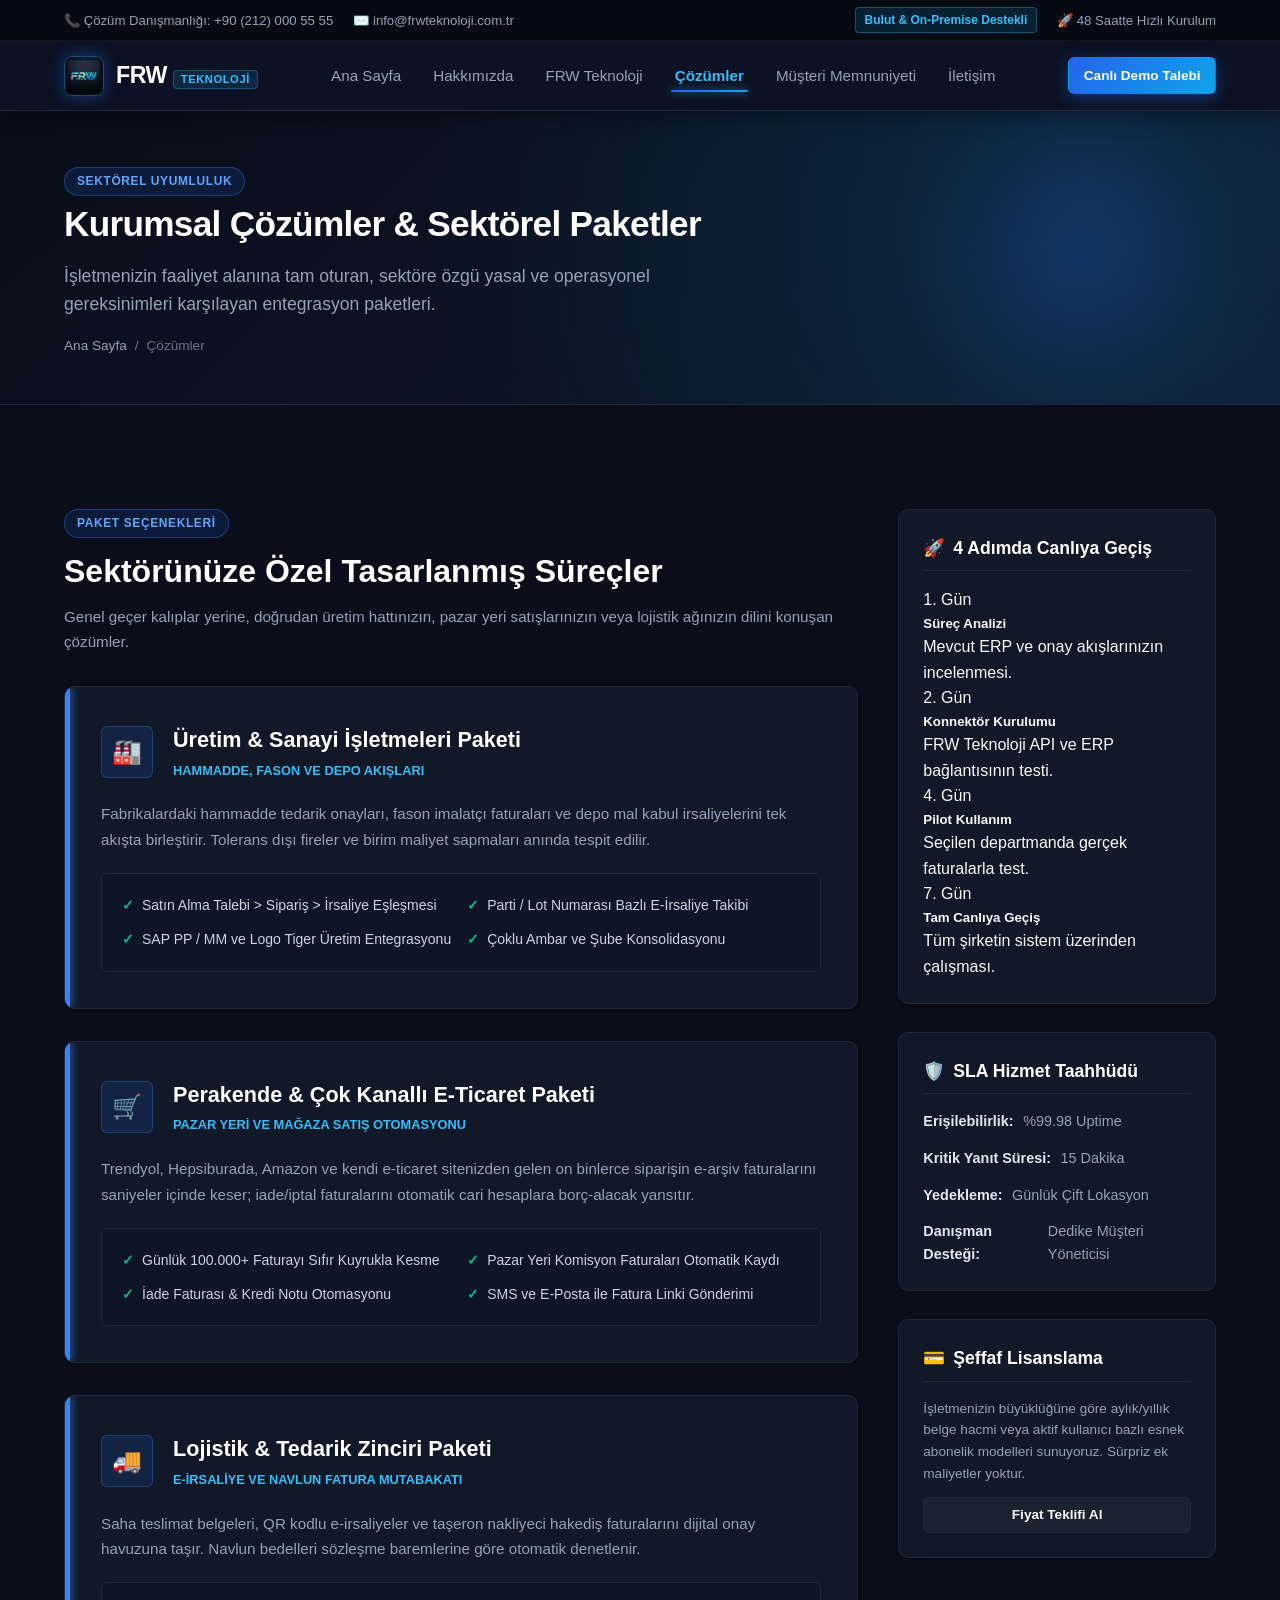
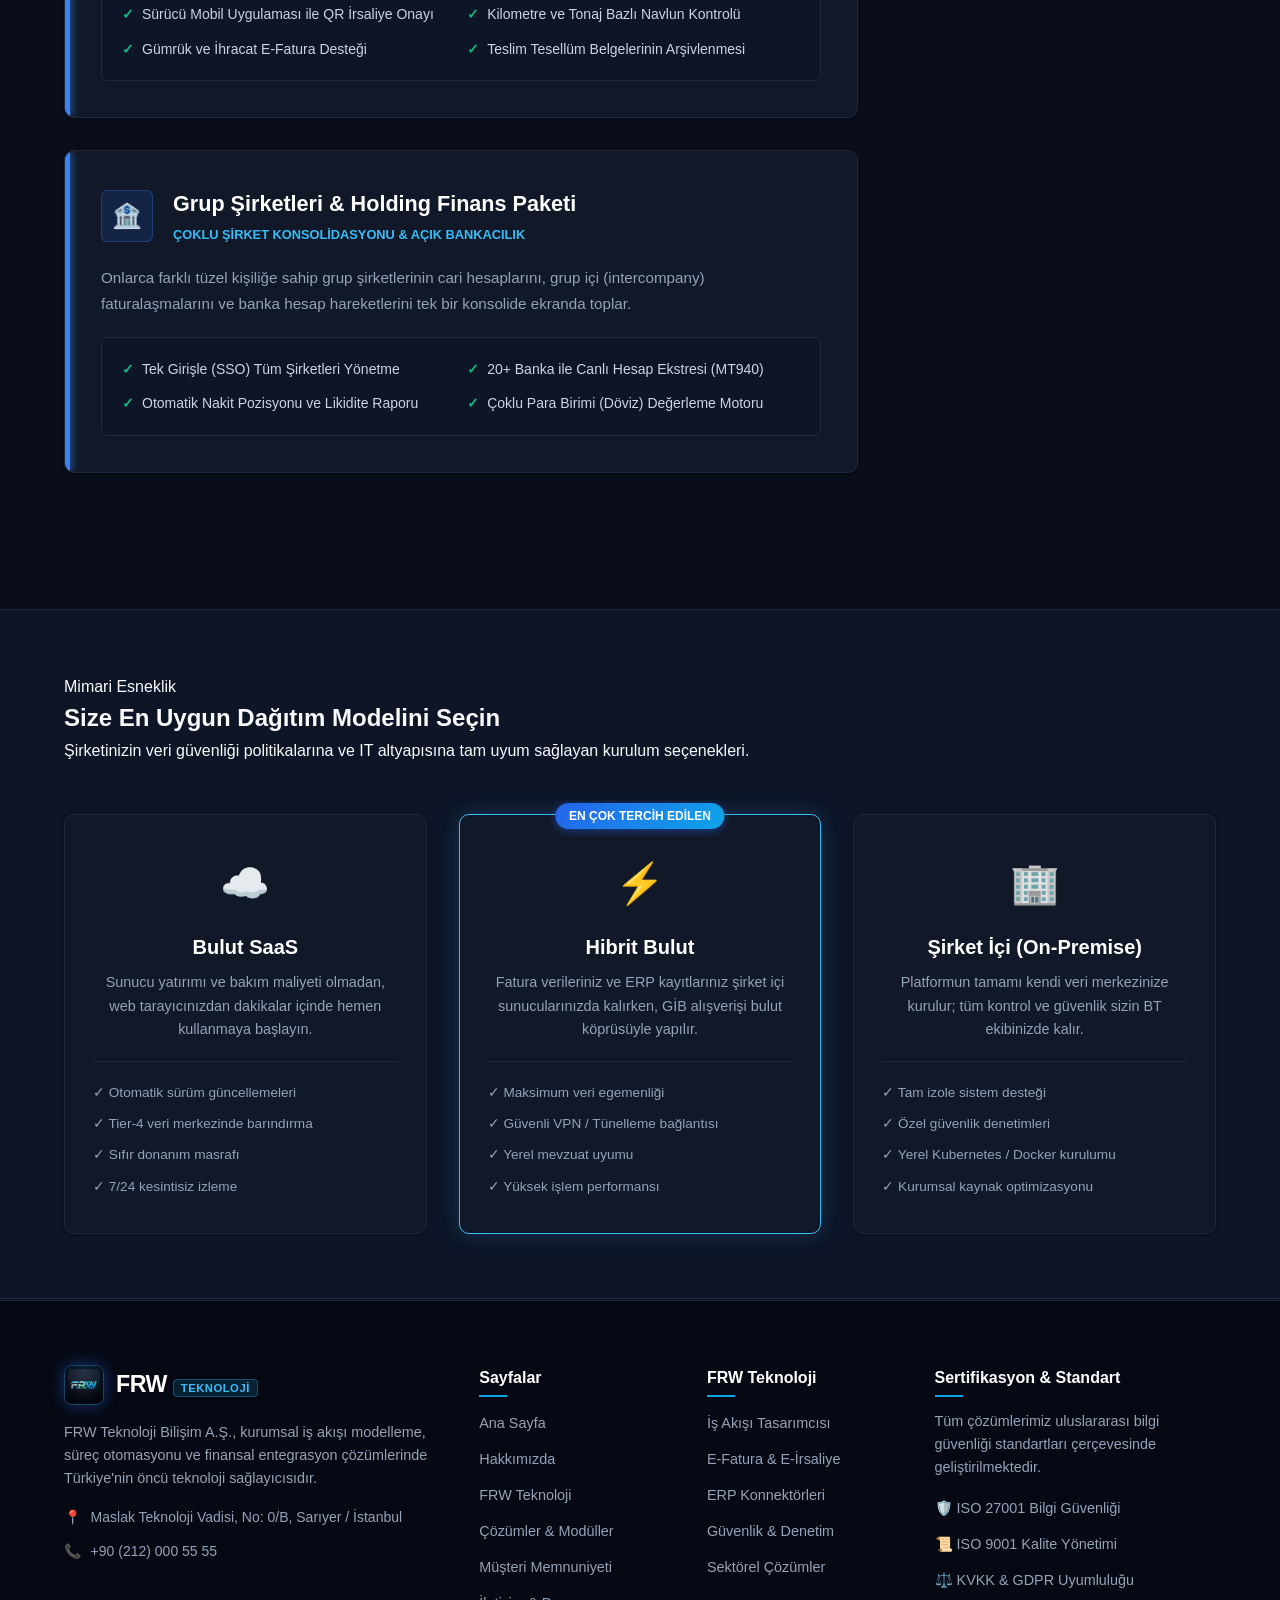
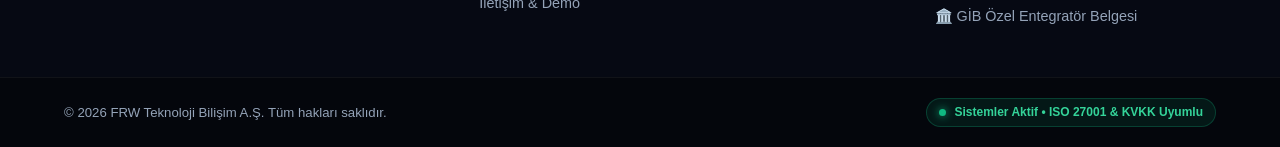
==== commit 90a00359: "Proje güncellendi" ====
--- a/cozumler.html
+++ b/cozumler.html
@@ -22,8 +22,8 @@
     <div class="header-topbar">
       <div class="container">
         <div class="topbar-info">
-          <span>📞 Çözüm Danışmanlığı: +90 (212) 850 40 40</span>
-          <span>✉️ info@frwbilisim.com.tr</span>
+          <span>📞 Çözüm Danışmanlığı: +90 (212) 000 55 55</span>
+          <span>✉️ info@frwteknoloji.com.tr</span>
         </div>
         <div class="topbar-info">
           <span class="topbar-tag">Bulut &amp; On-Premise Destekli</span>
@@ -256,6 +256,8 @@
           <span class="sub-tag">Mimari Esneklik</span>
           <h2>Size En Uygun Dağıtım Modelini Seçin</h2>
           <p>Şirketinizin veri güvenliği politikalarına ve IT altyapısına tam uyum sağlayan kurulum seçenekleri.</p>
+          <br>
+          <br>
         </div>
 
         <div class="deployment-grid">
@@ -320,11 +322,11 @@
           </p>
           <div class="footer-contact-item">
             <span>📍</span>
-            <span>Maslak Teknoloji Vadisi, No: 14/B, Sarıyer / İstanbul</span>
+            <span>Maslak Teknoloji Vadisi, No: 0/B, Sarıyer / İstanbul</span>
           </div>
           <div class="footer-contact-item">
             <span>📞</span>
-            <span>+90 (212) 850 40 40</span>
+            <span>+90 (212) 000 55 55</span>
           </div>
         </div>
 
--- a/css/base.css
+++ b/css/base.css
@@ -676,7 +676,7 @@
 }
 
 /* --------------------------------------------------------------------------
-   RESPONSIVE UYUMLULUK
+   RESPONSIVE UYUMLULUK KISMI
    -------------------------------------------------------------------------- */
 @media (max-width: 991px) {
   .mobile-toggle {
--- a/css/cozumler.css
+++ b/css/cozumler.css
@@ -113,7 +113,7 @@
 }
 
 /* --------------------------------------------------------------------------
-   DAĞITIM MODELLERİ (DEPLOYMENT)
+   DAĞITIM MODELLERİ 
    -------------------------------------------------------------------------- */
 .deployment-section {
   padding: 4rem 0;
